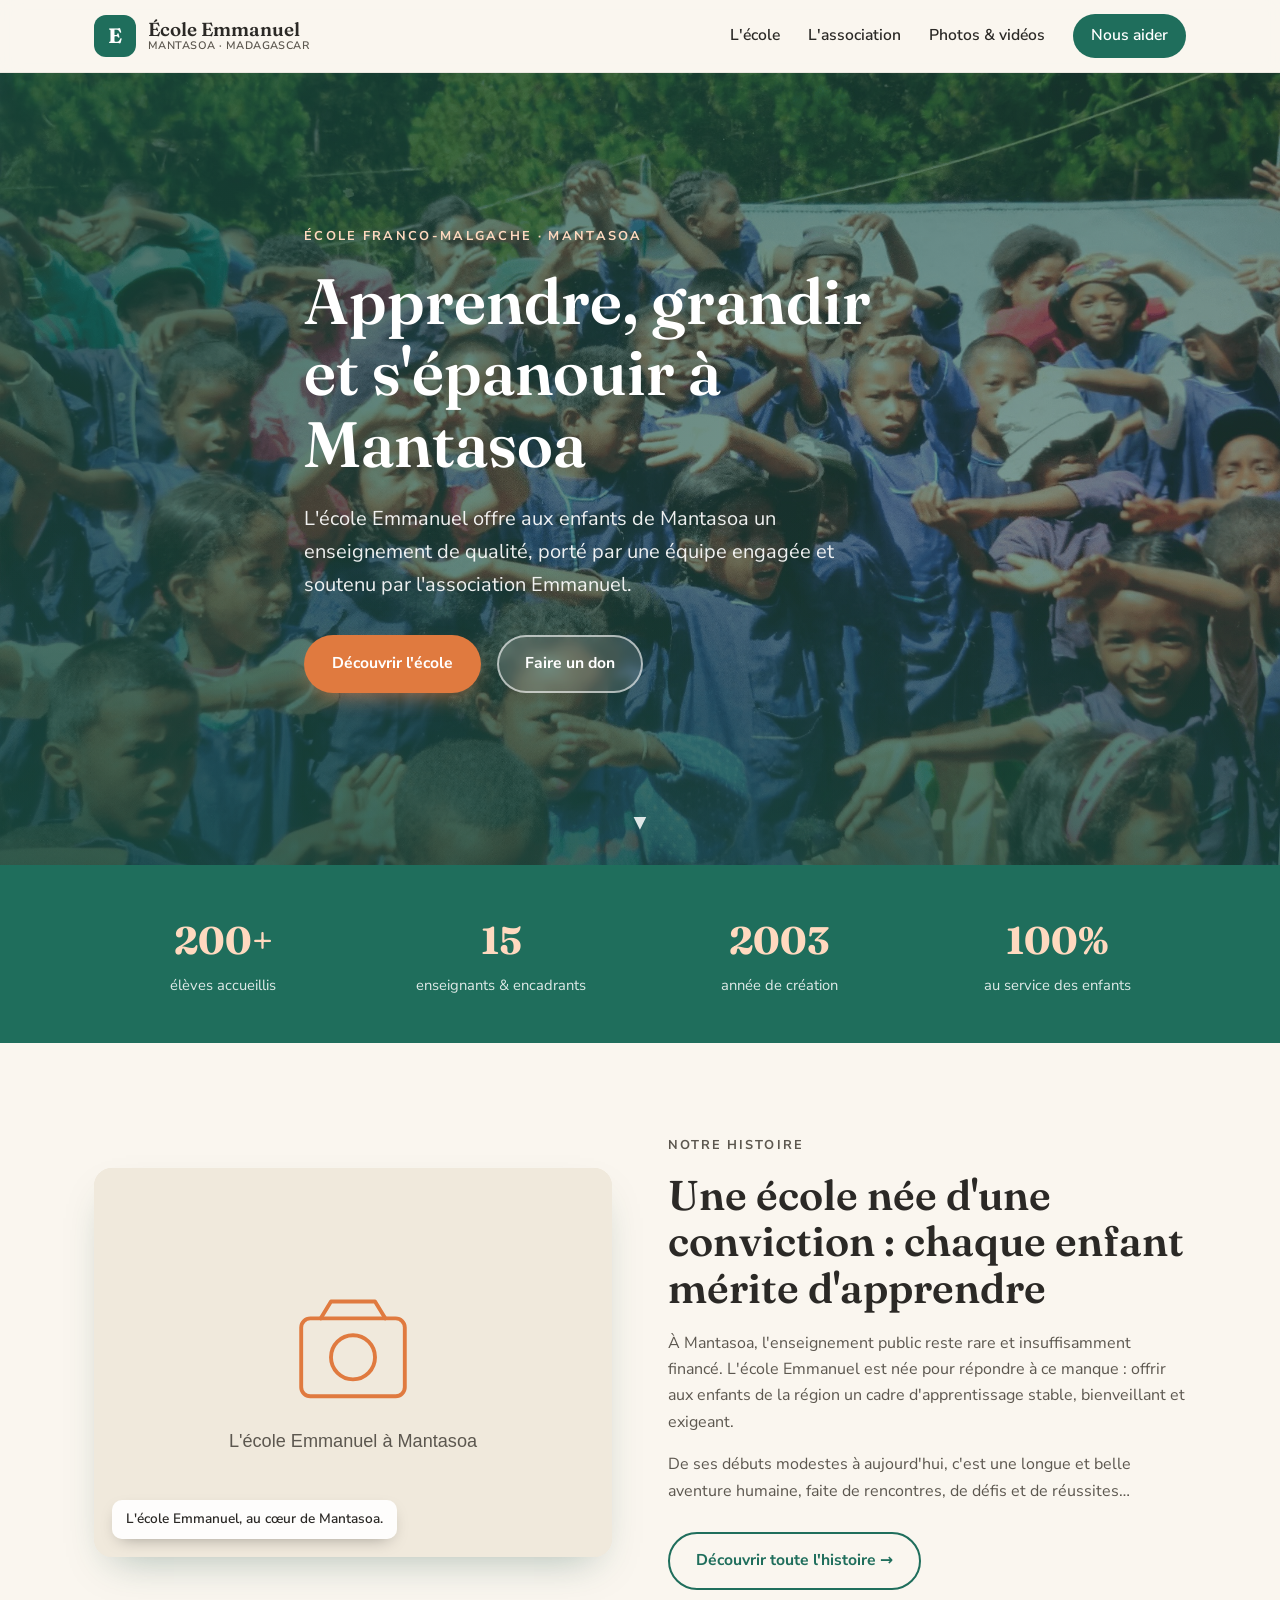
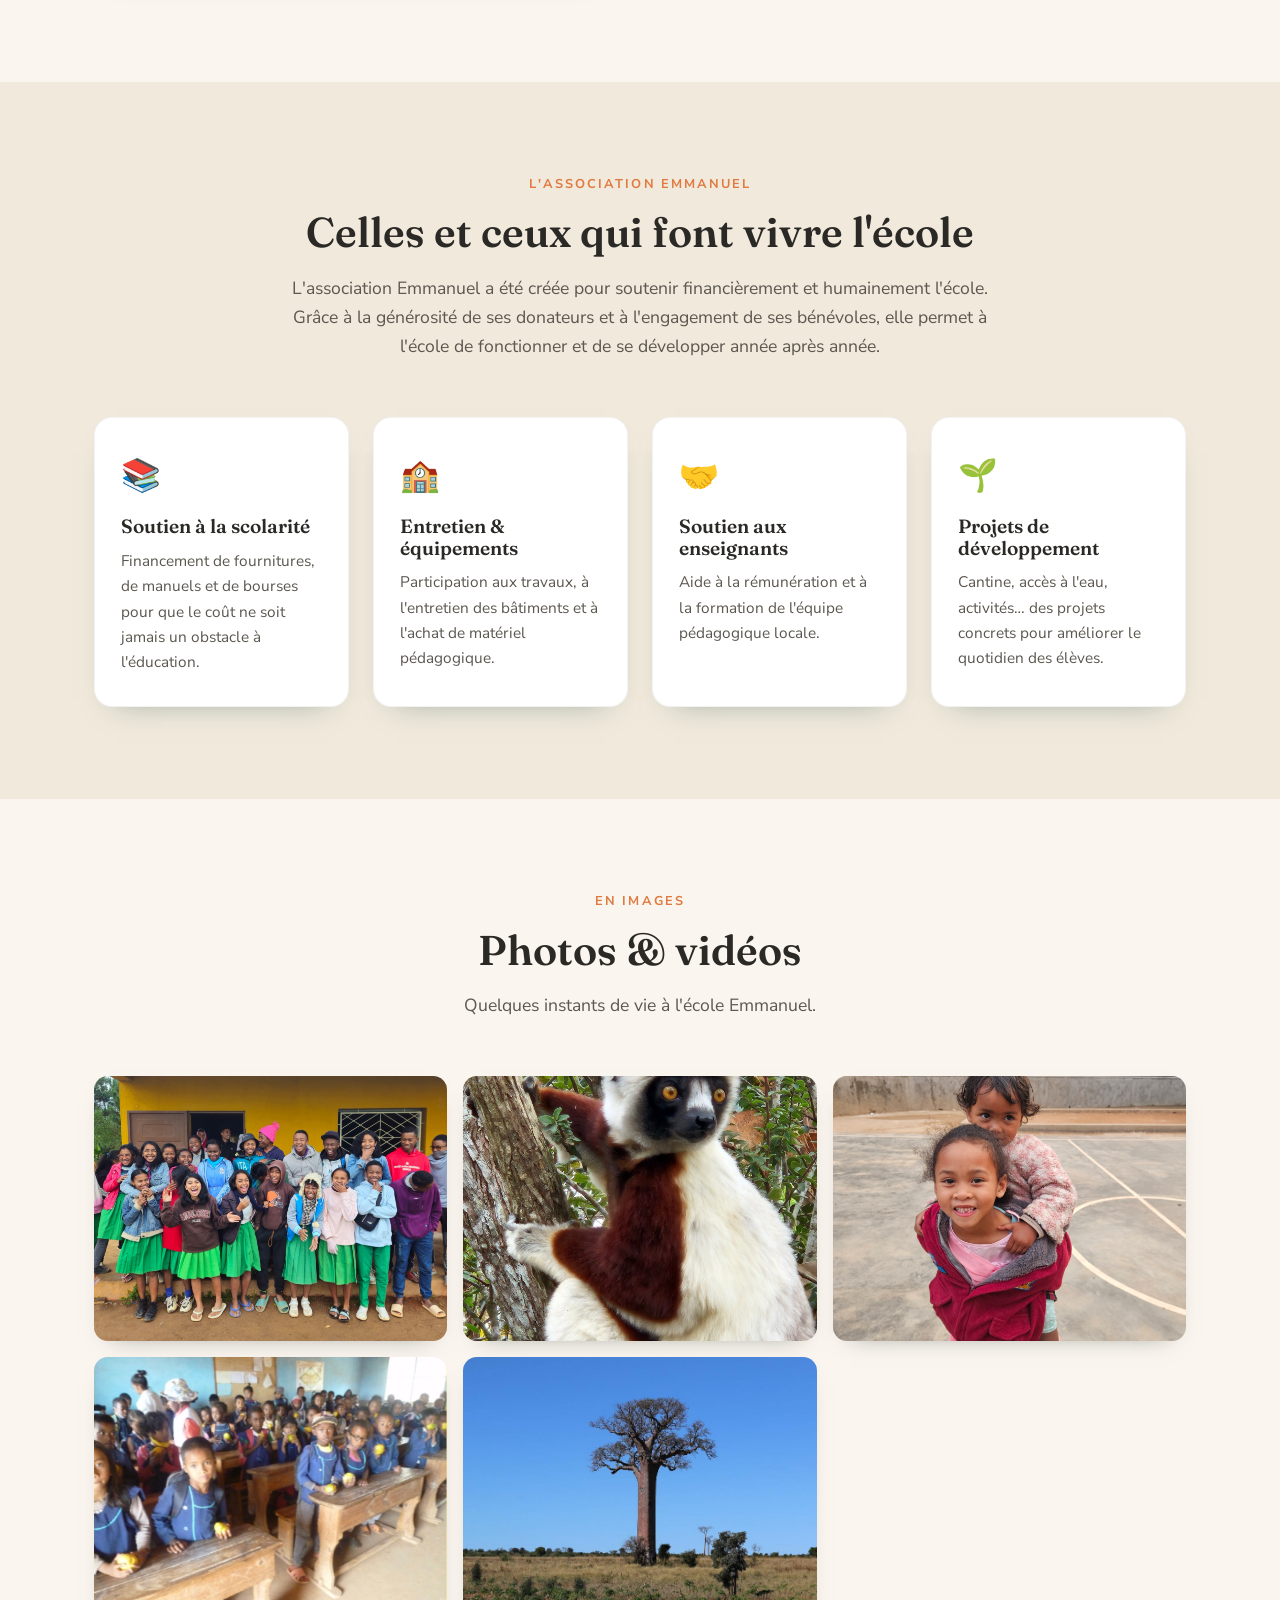
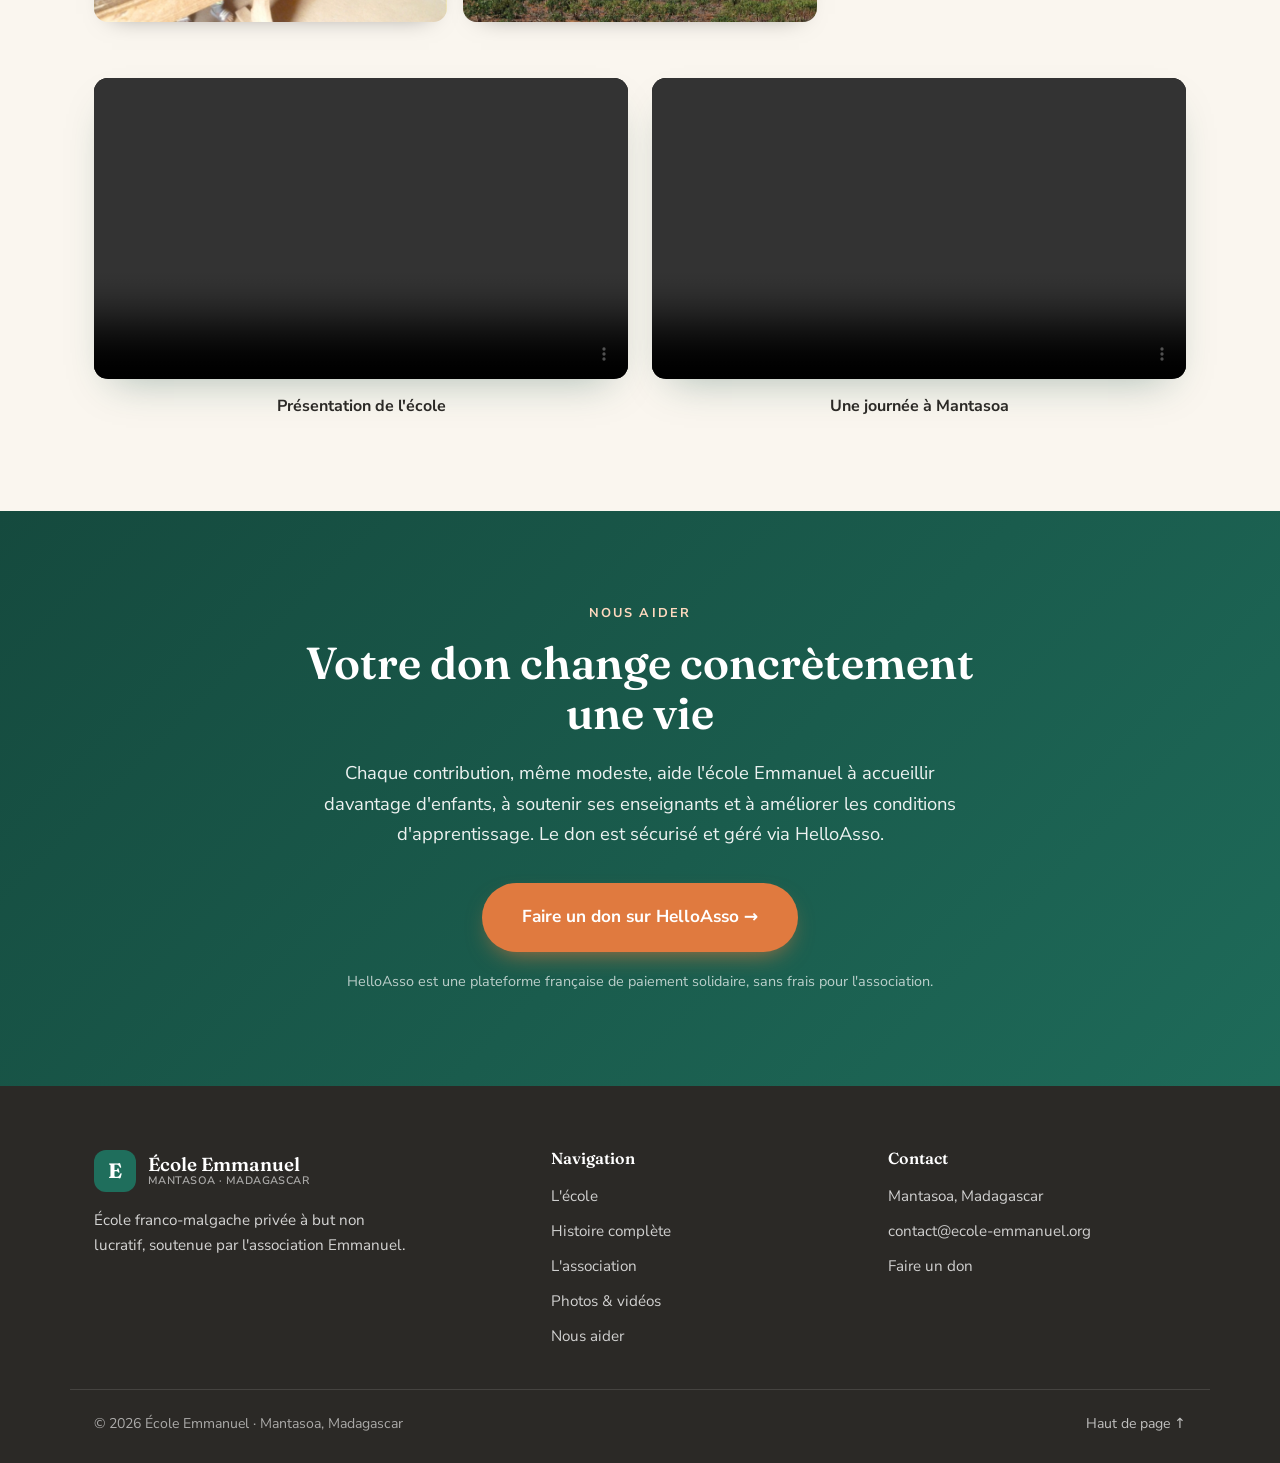
==== index.html @ cfc874c9 "Add site vitrine de l'école Emmanuel Site statique (HTML/CSS/JS, sans build) pour l'école franco-mal" ====
<!DOCTYPE html>
<html lang="fr">
<head>
  <meta charset="UTF-8" />
  <meta name="viewport" content="width=device-width, initial-scale=1.0" />
  <title>École Emmanuel — Mantasoa, Madagascar</title>
  <meta name="description" content="L'école Emmanuel, école franco-malgache à Mantasoa (Madagascar). Découvrez son histoire, l'association qui la soutient, et comment nous aider." />

  <!-- Réseaux sociaux / aperçu de lien (à compléter avec ta vraie image) -->
  <meta property="og:title" content="École Emmanuel — Mantasoa, Madagascar" />
  <meta property="og:description" content="Une école franco-malgache au cœur de Mantasoa. Histoire, association et soutien." />
  <meta property="og:type" content="website" />
  <meta property="og:image" content="assets/images/hero.jpg" />

  <link rel="icon" type="image/png" href="assets/images/favicon.png" />

  <!-- Polices Google (se chargent si connexion dispo, sinon polices système de secours) -->
  <link rel="preconnect" href="https://fonts.googleapis.com" />
  <link rel="preconnect" href="https://fonts.gstatic.com" crossorigin />
  <link href="https://fonts.googleapis.com/css2?family=Fraunces:opsz,wght@9..144,400;9..144,500;9..144,600;9..144,700&family=Nunito+Sans:wght@400;500;600;700&display=swap" rel="stylesheet" />

  <link rel="stylesheet" href="css/styles.css" />
</head>
<body>

  <!-- ====================== EN-TÊTE / NAVIGATION ====================== -->
  <header class="site-header" id="top">
    <div class="container header-inner">
      <a href="#accueil" class="brand">
        <span class="brand-mark">E</span>
        <span class="brand-text">École&nbsp;Emmanuel<small>Mantasoa · Madagascar</small></span>
      </a>

      <button class="nav-toggle" aria-label="Ouvrir le menu" aria-expanded="false">
        <span></span><span></span><span></span>
      </button>

      <nav class="site-nav">
        <a href="#ecole">L'école</a>
        <a href="#association">L'association</a>
        <a href="#galerie">Photos &amp; vidéos</a>
        <a href="#aider" class="nav-cta">Nous aider</a>
      </nav>
    </div>
  </header>

  <main>

    <!-- ====================== ACCUEIL / HERO ====================== -->
    <section class="hero" id="accueil">
      <div class="hero-overlay"></div>
      <div class="container hero-content reveal">
        <p class="hero-eyebrow">École franco-malgache · Mantasoa</p>
        <h1>Apprendre, grandir<br />et s'épanouir à Mantasoa</h1>
        <p class="hero-lead">
          L'école Emmanuel offre aux enfants de Mantasoa un enseignement de qualité,
          porté par une équipe engagée et soutenu par l'association Emmanuel.
        </p>
        <div class="hero-actions">
          <a href="#ecole" class="btn btn-primary">Découvrir l'école</a>
          <a href="#aider" class="btn btn-ghost">Faire un don</a>
        </div>
      </div>
      <a href="#ecole" class="scroll-cue" aria-label="Défiler vers le bas">▾</a>
    </section>

    <!-- ====================== CHIFFRES CLÉS ====================== -->
    <section class="stats">
      <div class="container stats-grid reveal">
        <!-- MODIFIABLE : remplace les chiffres et libellés -->
        <div class="stat"><span class="stat-num">200+</span><span class="stat-label">élèves accueillis</span></div>
        <div class="stat"><span class="stat-num">15</span><span class="stat-label">enseignants &amp; encadrants</span></div>
        <div class="stat"><span class="stat-num">2003</span><span class="stat-label">année de création</span></div>
        <div class="stat"><span class="stat-num">100%</span><span class="stat-label">au service des enfants</span></div>
      </div>
    </section>

    <!-- ====================== L'ÉCOLE (histoire brève) ====================== -->
    <section class="section" id="ecole">
      <div class="container split">
        <div class="split-media reveal">
          <!-- MODIFIABLE : remplace par une vraie photo de l'école -->
          <img src="assets/images/ecole.jpg" alt="L'école Emmanuel à Mantasoa" loading="lazy" />
          <div class="media-caption">L'école Emmanuel, au cœur de Mantasoa.</div>
        </div>
        <div class="split-text reveal">
          <p class="eyebrow">Notre histoire</p>
          <h2>Une école née d'une conviction&nbsp;: chaque enfant mérite d'apprendre</h2>
          <!-- MODIFIABLE : AVANT-GOÛT de l'histoire (2-3 phrases qui donnent envie).
               L'histoire complète, longue et illustrée, est dans histoire.html -->
          <p>
            À Mantasoa, l'enseignement public reste rare et insuffisamment financé.
            L'école Emmanuel est née pour répondre à ce manque&nbsp;: offrir aux enfants
            de la région un cadre d'apprentissage stable, bienveillant et exigeant.
          </p>
          <p>
            De ses débuts modestes à aujourd'hui, c'est une longue et belle aventure
            humaine, faite de rencontres, de défis et de réussites…
          </p>
          <a href="histoire.html" class="btn btn-outline">Découvrir toute l'histoire →</a>
        </div>
      </div>
    </section>

    <!-- ====================== L'ASSOCIATION ====================== -->
    <section class="section section-alt" id="association">
      <div class="container">
        <div class="section-head reveal">
          <p class="eyebrow">L'association Emmanuel</p>
          <h2>Celles et ceux qui font vivre l'école</h2>
          <p class="section-intro">
            <!-- MODIFIABLE : origine de l'association en 2-3 phrases -->
            L'association Emmanuel a été créée pour soutenir financièrement et humainement
            l'école. Grâce à la générosité de ses donateurs et à l'engagement de ses bénévoles,
            elle permet à l'école de fonctionner et de se développer année après année.
          </p>
        </div>

        <div class="cards reveal">
          <!-- MODIFIABLE : les actions concrètes de l'asso (ajoute/retire des cartes) -->
          <article class="card">
            <div class="card-icon">📚</div>
            <h3>Soutien à la scolarité</h3>
            <p>Financement de fournitures, de manuels et de bourses pour que le coût ne soit jamais un obstacle à l'éducation.</p>
          </article>
          <article class="card">
            <div class="card-icon">🏫</div>
            <h3>Entretien &amp; équipements</h3>
            <p>Participation aux travaux, à l'entretien des bâtiments et à l'achat de matériel pédagogique.</p>
          </article>
          <article class="card">
            <div class="card-icon">🤝</div>
            <h3>Soutien aux enseignants</h3>
            <p>Aide à la rémunération et à la formation de l'équipe pédagogique locale.</p>
          </article>
          <article class="card">
            <div class="card-icon">🌱</div>
            <h3>Projets de développement</h3>
            <p>Cantine, accès à l'eau, activités… des projets concrets pour améliorer le quotidien des élèves.</p>
          </article>
        </div>
      </div>
    </section>

    <!-- ====================== PHOTOS & VIDÉOS ====================== -->
    <section class="section" id="galerie">
      <div class="container">
        <div class="section-head reveal">
          <p class="eyebrow">En images</p>
          <h2>Photos &amp; vidéos</h2>
          <p class="section-intro">Quelques instants de vie à l'école Emmanuel.</p>
        </div>

        <!-- GALERIE PHOTOS : remplace les images par les tiennes -->
        <div class="gallery reveal">
          <a class="gallery-item" href="assets/images/galerie/photo1.jpg">
            <img src="assets/images/galerie/photo1.jpg" alt="Vie à l'école" loading="lazy" />
          </a>
          <a class="gallery-item" href="assets/images/galerie/photo2.jpg">
            <img src="assets/images/galerie/photo2.jpg" alt="Élèves en classe" loading="lazy" />
          </a>
          <a class="gallery-item" href="assets/images/galerie/photo3.jpg">
            <img src="assets/images/galerie/photo3.jpg" alt="Cour de récréation" loading="lazy" />
          </a>
          <a class="gallery-item" href="assets/images/galerie/photo4.jpg">
            <img src="assets/images/galerie/photo4.jpg" alt="Activité pédagogique" loading="lazy" />
          </a>
          <a class="gallery-item" href="assets/images/galerie/photo5.jpg">
            <img src="assets/images/galerie/photo5.jpg" alt="Bâtiment de l'école" loading="lazy" />
          </a>
        </div>

        <!-- VIDÉOS hébergées sur le site (lecteur intégré).
             Pour changer une vidéo : remplace le fichier .mp4 dans assets/images/galerie/.
             preload="metadata" = la vidéo n'est PAS téléchargée tant qu'on ne clique pas,
             mais la 1re image s'affiche en aperçu. -->
        <div class="videos reveal">
          <div class="video-card">
            <video class="video-player" controls preload="metadata" playsinline>
              <source src="assets/images/galerie/video1.mp4" type="video/mp4" />
              Votre navigateur ne peut pas lire cette vidéo.
            </video>
            <p class="video-title">Présentation de l'école</p>
          </div>
          <div class="video-card">
            <video class="video-player" controls preload="metadata" playsinline>
              <source src="assets/images/galerie/video2.mp4" type="video/mp4" />
              Votre navigateur ne peut pas lire cette vidéo.
            </video>
            <p class="video-title">Une journée à Mantasoa</p>
          </div>
        </div>
      </div>
    </section>

    <!-- ====================== NOUS AIDER ====================== -->
    <section class="section help" id="aider">
      <div class="container help-inner reveal">
        <p class="eyebrow eyebrow-light">Nous aider</p>
        <h2>Votre don change concrètement une vie</h2>
        <p class="help-lead">
          Chaque contribution, même modeste, aide l'école Emmanuel à accueillir davantage
          d'enfants, à soutenir ses enseignants et à améliorer les conditions d'apprentissage.
          Le don est sécurisé et géré via HelloAsso.
        </p>
        <!-- MODIFIABLE : remplace le href par ton vrai lien HelloAsso -->
        <a href="https://www.helloasso.com/" target="_blank" rel="noopener" class="btn btn-primary btn-lg">
          Faire un don sur HelloAsso →
        </a>
        <p class="help-note">HelloAsso est une plateforme française de paiement solidaire, sans frais pour l'association.</p>
      </div>
    </section>

  </main>

  <!-- ====================== PIED DE PAGE ====================== -->
  <footer class="site-footer">
    <div class="container footer-grid">
      <div>
        <div class="brand brand-footer">
          <span class="brand-mark">E</span>
          <span class="brand-text">École Emmanuel<small>Mantasoa · Madagascar</small></span>
        </div>
        <p class="footer-about">École franco-malgache privée à but non lucratif, soutenue par l'association Emmanuel.</p>
      </div>
      <div>
        <h4>Navigation</h4>
        <ul class="footer-links">
          <li><a href="#ecole">L'école</a></li>
          <li><a href="histoire.html">Histoire complète</a></li>
          <li><a href="#association">L'association</a></li>
          <li><a href="#galerie">Photos &amp; vidéos</a></li>
          <li><a href="#aider">Nous aider</a></li>
        </ul>
      </div>
      <div>
        <h4>Contact</h4>
        <!-- MODIFIABLE : coordonnées réelles -->
        <ul class="footer-links">
          <li>Mantasoa, Madagascar</li>
          <li><a href="mailto:contact@ecole-emmanuel.org">contact@ecole-emmanuel.org</a></li>
          <li><a href="https://www.helloasso.com/" target="_blank" rel="noopener">Faire un don</a></li>
        </ul>
      </div>
    </div>
    <div class="container footer-bottom">
      <p>© <span id="year"></span> École Emmanuel · Mantasoa, Madagascar</p>
      <a href="#top" class="back-top">Haut de page ↑</a>
    </div>
  </footer>

  <!-- Lightbox photos -->
  <div class="lightbox" id="lightbox" aria-hidden="true">
    <button class="lightbox-close" aria-label="Fermer">✕</button>
    <img src="" alt="" id="lightbox-img" />
  </div>

  <script src="js/main.js"></script>
</body>
</html>
---- css/styles.css ----
/* =========================================================
   École Emmanuel — Feuille de style
   Palette et réglages principaux regroupés ci-dessous :
   tu peux changer les couleurs en un seul endroit.
   ========================================================= */

:root {
  --green:        #1f6e5c;   /* couleur principale */
  --green-dark:   #154a3e;
  --terracotta:   #e07a3f;   /* couleur d'accent (chaleur, soleil) */
  --terracotta-d: #c5632c;
  --cream:        #faf6ef;   /* fond clair */
  --sand:         #f0e9dc;   /* fond alterné */
  --ink:          #2b2926;   /* texte */
  --ink-soft:     #5c574f;   /* texte secondaire */
  --white:        #ffffff;
  --shadow:       0 18px 40px -18px rgba(21, 74, 62, .35);
  --radius:       18px;
  --maxw:         1140px;
  --serif:        "Fraunces", Georgia, "Times New Roman", serif;
  --sans:         "Nunito Sans", system-ui, -apple-system, "Segoe UI", sans-serif;
}

/* ---------- Base ---------- */
* { box-sizing: border-box; margin: 0; padding: 0; }
html { scroll-behavior: smooth; scroll-padding-top: 84px; }
body {
  font-family: var(--sans);
  color: var(--ink);
  background: var(--cream);
  line-height: 1.65;
  -webkit-font-smoothing: antialiased;
}
img { max-width: 100%; display: block; }
a { color: var(--green); text-decoration: none; }
h1, h2, h3, h4 { font-family: var(--serif); line-height: 1.12; font-weight: 600; color: var(--ink); }
.container { width: 100%; max-width: var(--maxw); margin: 0 auto; padding: 0 24px; }

/* ---------- Boutons ---------- */
.btn {
  display: inline-block;
  padding: 14px 26px;
  border-radius: 999px;
  font-weight: 700;
  font-size: .98rem;
  cursor: pointer;
  border: 2px solid transparent;
  transition: transform .18s ease, box-shadow .18s ease, background .18s ease, color .18s ease;
}
.btn:hover { transform: translateY(-2px); }
.btn-primary { background: var(--terracotta); color: #fff; box-shadow: 0 10px 24px -10px rgba(224,122,63,.8); }
.btn-primary:hover { background: var(--terracotta-d); }
.btn-ghost { background: rgba(255,255,255,.14); color: #fff; border-color: rgba(255,255,255,.6); backdrop-filter: blur(4px); }
.btn-ghost:hover { background: rgba(255,255,255,.25); }
.btn-outline { background: transparent; color: var(--green); border-color: var(--green); }
.btn-outline:hover { background: var(--green); color: #fff; }
.btn-lg { padding: 18px 38px; font-size: 1.08rem; }

/* ---------- En-tête ---------- */
.site-header {
  position: sticky; top: 0; z-index: 50;
  background: rgba(250,246,239,.85);
  backdrop-filter: blur(10px);
  border-bottom: 1px solid rgba(43,41,38,.07);
  transition: box-shadow .25s ease;
}
.site-header.scrolled { box-shadow: 0 6px 24px -16px rgba(0,0,0,.4); }
.header-inner { display: flex; align-items: center; justify-content: space-between; height: 72px; }
.brand { display: flex; align-items: center; gap: 12px; color: var(--ink); }
.brand-mark {
  width: 42px; height: 42px; flex: 0 0 42px;
  display: grid; place-items: center;
  background: var(--green); color: #fff;
  font-family: var(--serif); font-weight: 700; font-size: 1.3rem;
  border-radius: 12px;
}
.brand-text { font-family: var(--serif); font-weight: 600; font-size: 1.18rem; line-height: 1.05; display: flex; flex-direction: column; }
.brand-text small { font-family: var(--sans); font-weight: 600; font-size: .68rem; letter-spacing: .04em; text-transform: uppercase; color: var(--ink-soft); }

.site-nav { display: flex; align-items: center; gap: 28px; }
.site-nav a { color: var(--ink); font-weight: 600; font-size: .98rem; position: relative; }
.site-nav a:not(.nav-cta)::after {
  content: ""; position: absolute; left: 0; bottom: -6px; height: 2px; width: 0;
  background: var(--terracotta); transition: width .22s ease;
}
.site-nav a:not(.nav-cta):hover::after { width: 100%; }
.nav-cta { background: var(--green); color: #fff !important; padding: 9px 18px; border-radius: 999px; }
.nav-cta:hover { background: var(--green-dark); }

.nav-toggle { display: none; flex-direction: column; gap: 5px; background: none; border: 0; cursor: pointer; padding: 8px; }
.nav-toggle span { width: 26px; height: 2px; background: var(--ink); border-radius: 2px; transition: .25s; }

/* ---------- Hero ---------- */
.hero {
  position: relative;
  min-height: 88vh;
  display: flex; align-items: center;
  color: #fff;
  background:
    linear-gradient(120deg, rgba(21,74,62,.78), rgba(21,74,62,.45)),
    url("../assets/images/hero.jpg") center/cover no-repeat,
    linear-gradient(120deg, var(--green-dark), var(--green));
  background-blend-mode: normal;
}
.hero-overlay { position: absolute; inset: 0; background: linear-gradient(to top, rgba(21,74,62,.55), transparent 45%); }
.hero-content { position: relative; max-width: 720px; padding-top: 40px; padding-bottom: 60px; }
.hero-eyebrow { text-transform: uppercase; letter-spacing: .18em; font-size: .8rem; font-weight: 700; color: #ffd9bf; margin-bottom: 18px; }
.hero h1 { font-size: clamp(2.4rem, 5.5vw, 4rem); color: #fff; margin-bottom: 22px; }
.hero-lead { font-size: clamp(1.05rem, 2vw, 1.25rem); max-width: 600px; color: rgba(255,255,255,.92); margin-bottom: 34px; }
.hero-actions { display: flex; gap: 16px; flex-wrap: wrap; }
.scroll-cue {
  position: absolute; left: 50%; bottom: 22px; transform: translateX(-50%);
  color: rgba(255,255,255,.85); font-size: 1.6rem; text-decoration: none;
  animation: bob 1.8s ease-in-out infinite;
}
@keyframes bob { 0%,100% { transform: translate(-50%,0); } 50% { transform: translate(-50%,8px); } }

/* ---------- Chiffres clés ---------- */
.stats { background: var(--green); color: #fff; }
.stats-grid { display: grid; grid-template-columns: repeat(4, 1fr); gap: 20px; padding: 44px 24px; }
.stat { text-align: center; }
.stat-num { display: block; font-family: var(--serif); font-size: 2.4rem; font-weight: 700; color: #ffd9bf; }
.stat-label { font-size: .92rem; color: rgba(255,255,255,.85); }

/* ---------- Sections génériques ---------- */
.section { padding: 92px 0; }
.section-alt { background: var(--sand); }
.eyebrow { text-transform: uppercase; letter-spacing: .16em; font-size: .8rem; font-weight: 700; color: var(--terracotta); margin-bottom: 14px; }
.eyebrow-light { color: #ffd9bf; }
.section h2 { font-size: clamp(1.8rem, 3.5vw, 2.6rem); margin-bottom: 18px; }
.section-head { max-width: 720px; margin: 0 auto 56px; text-align: center; }
.section-intro { color: var(--ink-soft); font-size: 1.1rem; }

/* ---------- Bloc texte + image ---------- */
.split { display: grid; grid-template-columns: 1fr 1fr; gap: 56px; align-items: center; }
.split-media { position: relative; }
.split-media img { border-radius: var(--radius); box-shadow: var(--shadow); aspect-ratio: 4/3; object-fit: cover; width: 100%; background: var(--sand); }
.media-caption {
  position: absolute; left: 18px; bottom: 18px;
  background: rgba(255,255,255,.92); color: var(--ink);
  padding: 8px 14px; border-radius: 10px; font-size: .85rem; font-weight: 600;
  box-shadow: 0 6px 18px -8px rgba(0,0,0,.4);
}
.split-text p { color: var(--ink-soft); margin-bottom: 16px; }
.split-text .btn { margin-top: 12px; }

/* ---------- Cartes (association) ---------- */
.cards { display: grid; grid-template-columns: repeat(4, 1fr); gap: 24px; }
.card {
  background: var(--white); border-radius: var(--radius); padding: 32px 26px;
  box-shadow: 0 14px 30px -22px rgba(21,74,62,.5);
  border: 1px solid rgba(43,41,38,.06);
  transition: transform .2s ease, box-shadow .2s ease;
}
.card:hover { transform: translateY(-6px); box-shadow: var(--shadow); }
.card-icon { font-size: 2rem; margin-bottom: 14px; }
.card h3 { font-size: 1.2rem; margin-bottom: 10px; }
.card p { color: var(--ink-soft); font-size: .96rem; }

/* ---------- Galerie ---------- */
.gallery { display: grid; grid-template-columns: repeat(3, 1fr); gap: 16px; margin-bottom: 56px; }
.gallery-item { overflow: hidden; border-radius: 14px; aspect-ratio: 4/3; background: var(--sand); box-shadow: 0 10px 24px -18px rgba(0,0,0,.5); }
.gallery-item img { width: 100%; height: 100%; object-fit: cover; transition: transform .4s ease; }
.gallery-item:hover img { transform: scale(1.07); }

/* ---------- Vidéos ---------- */
.videos { display: grid; grid-template-columns: repeat(2, 1fr); gap: 24px; }
.video-card { text-align: center; }
.video-player {
  width: 100%; aspect-ratio: 16/9; border-radius: 14px;
  background: #000; box-shadow: var(--shadow); object-fit: cover; display: block;
}
.video-title { margin-top: 14px; font-weight: 700; }

/* ---------- Nous aider ---------- */
.help {
  background:
    linear-gradient(135deg, rgba(21,74,62,.94), rgba(31,110,92,.9)),
    url("../assets/images/help.jpg") center/cover no-repeat,
    var(--green-dark);
  color: #fff; text-align: center;
}
.help-inner { max-width: 720px; margin: 0 auto; }
.help h2 { color: #fff; font-size: clamp(2rem, 4vw, 2.8rem); margin-bottom: 20px; }
.help-lead { font-size: 1.15rem; color: rgba(255,255,255,.92); margin-bottom: 34px; }
.help-note { margin-top: 18px; font-size: .9rem; color: rgba(255,255,255,.7); }

/* ---------- Pied de page ---------- */
.site-footer { background: var(--ink); color: rgba(255,255,255,.8); padding: 64px 0 28px; }
.footer-grid { display: grid; grid-template-columns: 1.4fr 1fr 1fr; gap: 40px; padding-bottom: 40px; border-bottom: 1px solid rgba(255,255,255,.12); }
.brand-footer { color: #fff; margin-bottom: 16px; }
.brand-footer .brand-text { color: #fff; }
.brand-footer .brand-text small { color: rgba(255,255,255,.6); }
.footer-about { font-size: .95rem; max-width: 320px; }
.site-footer h4 { color: #fff; font-size: 1rem; margin-bottom: 16px; }
.footer-links { list-style: none; display: flex; flex-direction: column; gap: 10px; }
.footer-links a, .footer-links li { color: rgba(255,255,255,.78); font-size: .95rem; }
.footer-links a:hover { color: var(--terracotta); }
.footer-bottom { display: flex; justify-content: space-between; align-items: center; padding-top: 22px; font-size: .88rem; color: rgba(255,255,255,.6); flex-wrap: wrap; gap: 10px; }
.back-top { color: rgba(255,255,255,.7); }
.back-top:hover { color: var(--terracotta); }

/* ---------- Lightbox ---------- */
.lightbox {
  position: fixed; inset: 0; z-index: 100;
  background: rgba(15,30,26,.92);
  display: none; align-items: center; justify-content: center; padding: 30px;
}
.lightbox.open { display: flex; }
.lightbox img { max-width: 92vw; max-height: 86vh; border-radius: 10px; box-shadow: 0 30px 60px -20px rgba(0,0,0,.8); }
.lightbox-close { position: absolute; top: 24px; right: 28px; background: none; border: 0; color: #fff; font-size: 2rem; cursor: pointer; line-height: 1; }

/* ---------- Animations au défilement ---------- */
.reveal { opacity: 0; transform: translateY(28px); transition: opacity .7s ease, transform .7s ease; }
.reveal.visible { opacity: 1; transform: none; }

/* ---------- Responsive ---------- */
@media (max-width: 900px) {
  .stats-grid { grid-template-columns: repeat(2, 1fr); gap: 30px; }
  .cards { grid-template-columns: repeat(2, 1fr); }
  .split { grid-template-columns: 1fr; gap: 36px; }
  .footer-grid { grid-template-columns: 1fr 1fr; }
}
@media (max-width: 680px) {
  .nav-toggle { display: flex; }
  .site-nav {
    position: fixed; inset: 72px 0 auto 0;
    background: var(--cream); flex-direction: column; align-items: stretch;
    gap: 0; padding: 12px 0; border-bottom: 1px solid rgba(0,0,0,.08);
    transform: translateY(-120%); transition: transform .3s ease; box-shadow: var(--shadow);
  }
  .site-nav.open { transform: translateY(0); }
  .site-nav a { padding: 14px 24px; }
  .nav-cta { margin: 8px 24px; text-align: center; }
  .nav-toggle.open span:nth-child(1) { transform: translateY(7px) rotate(45deg); }
  .nav-toggle.open span:nth-child(2) { opacity: 0; }
  .nav-toggle.open span:nth-child(3) { transform: translateY(-7px) rotate(-45deg); }
  .gallery { grid-template-columns: repeat(2, 1fr); }
  .videos { grid-template-columns: 1fr; }
  .footer-grid { grid-template-columns: 1fr; }
  .section { padding: 64px 0; }
}
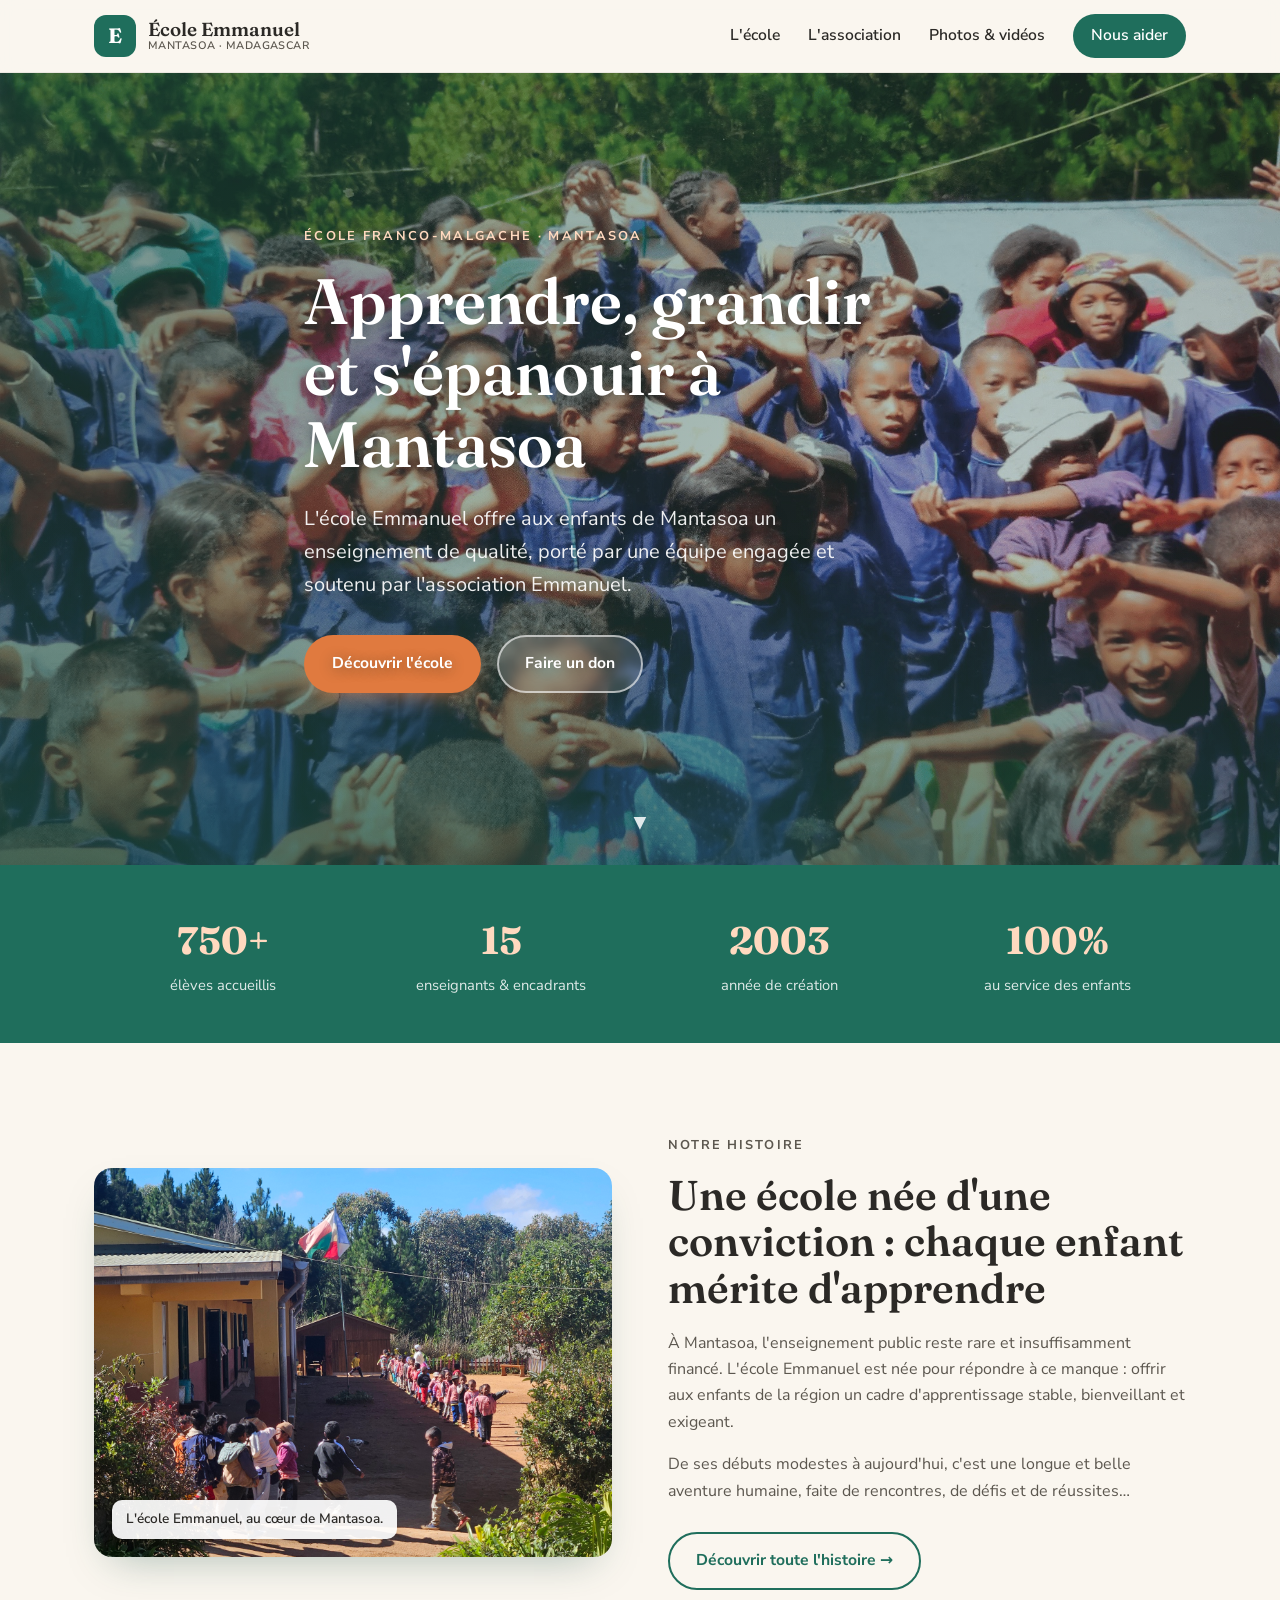
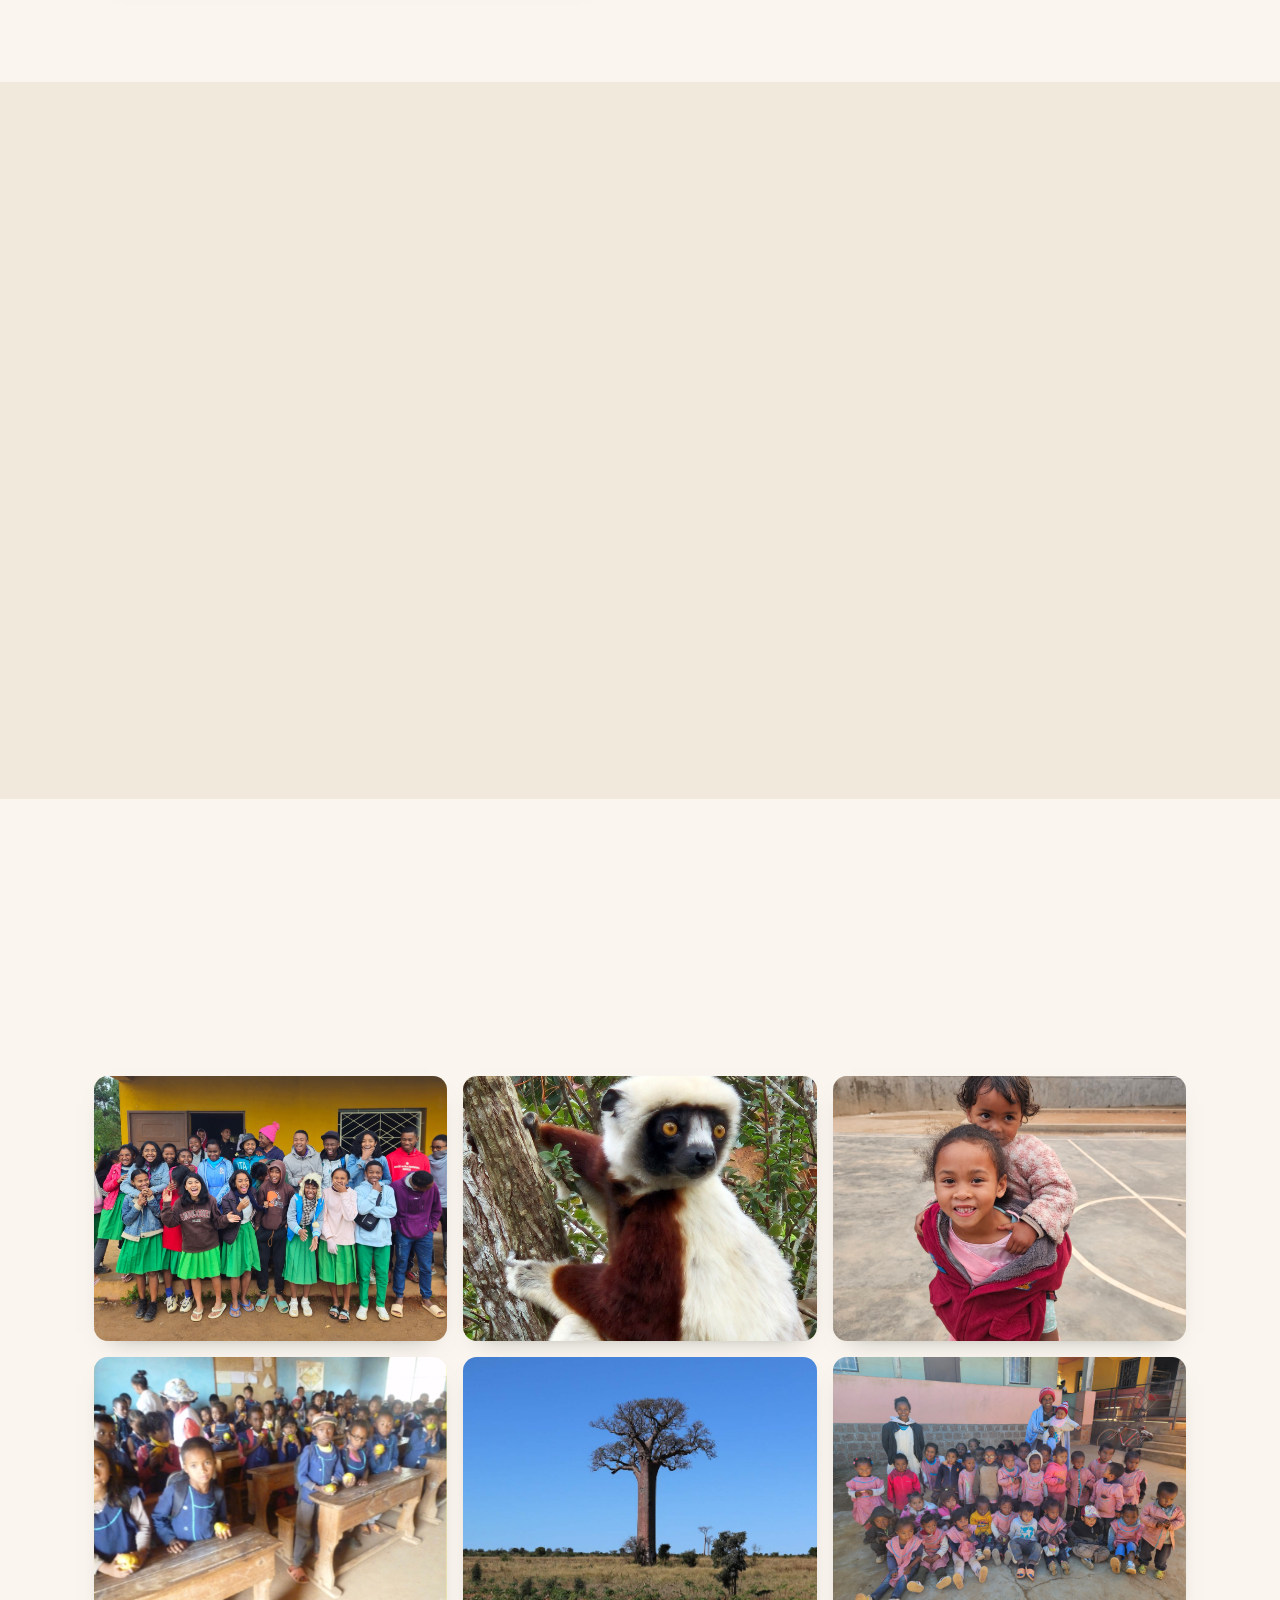
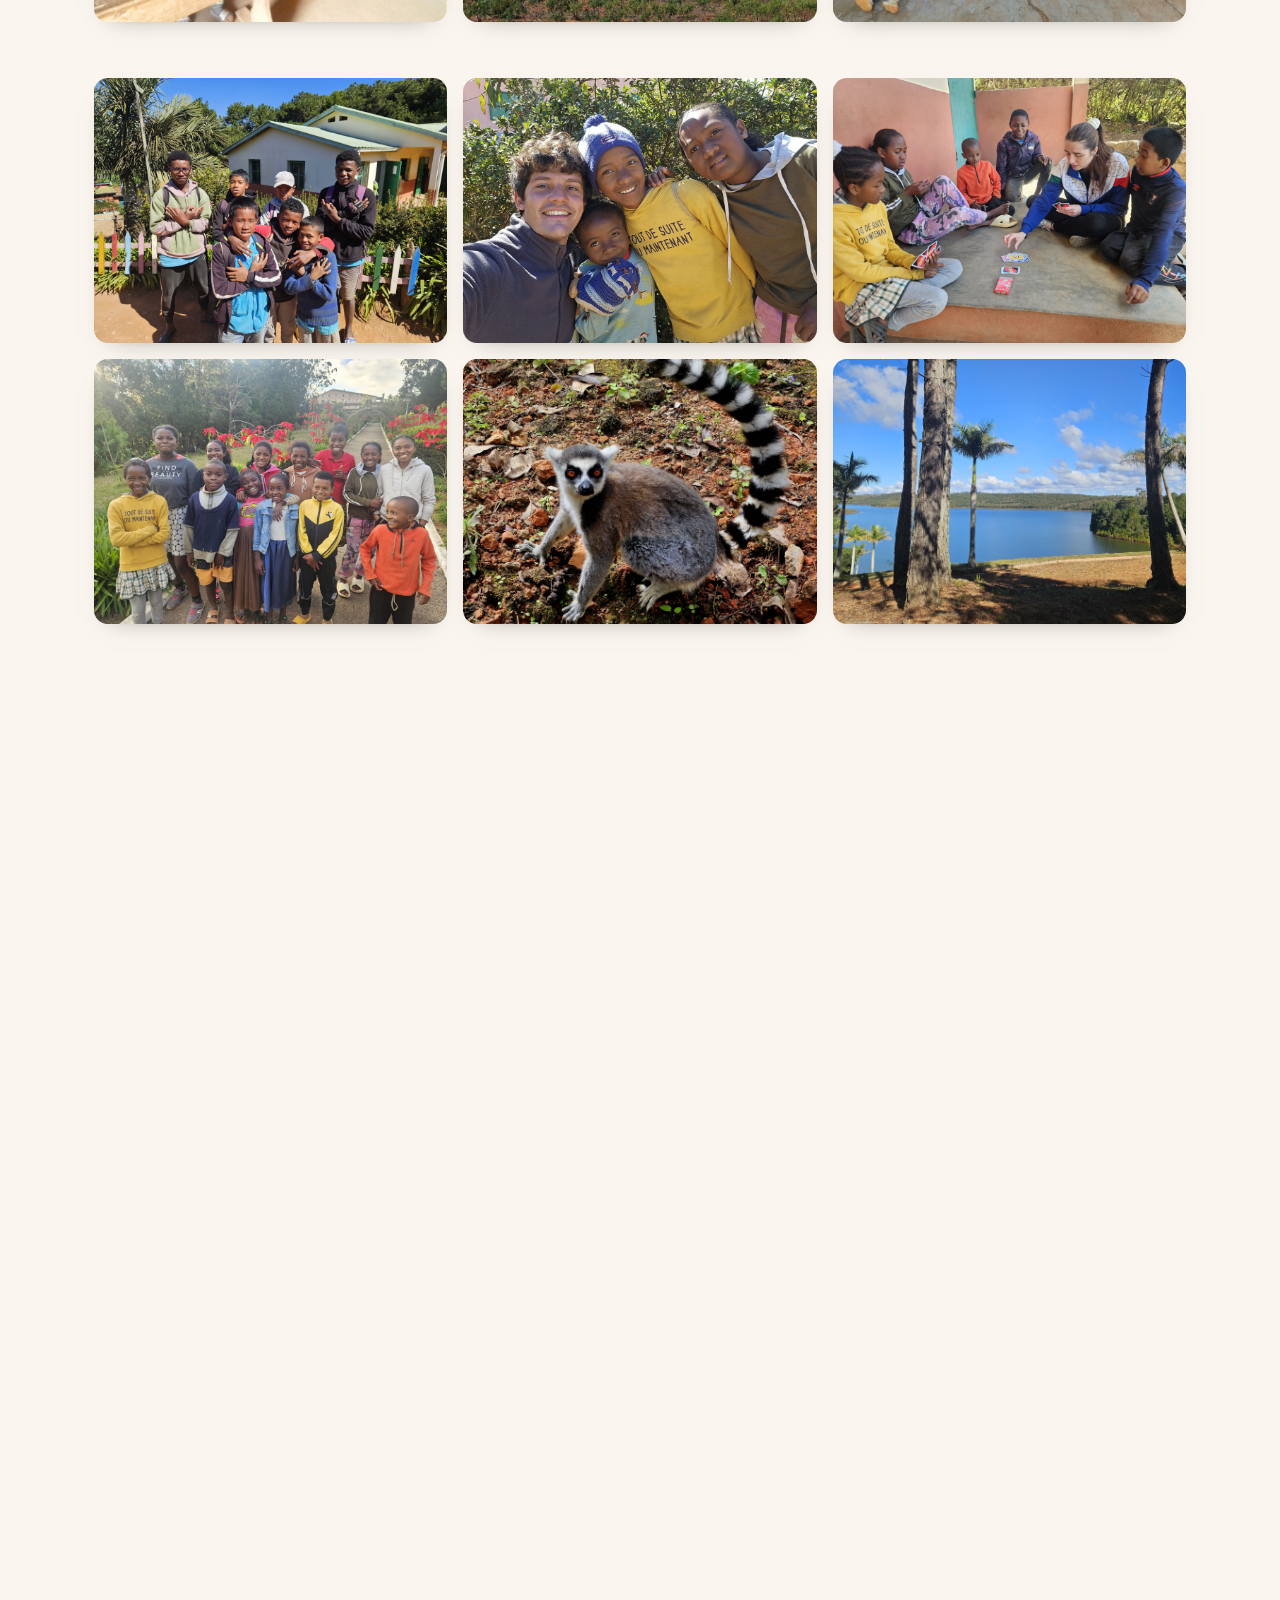
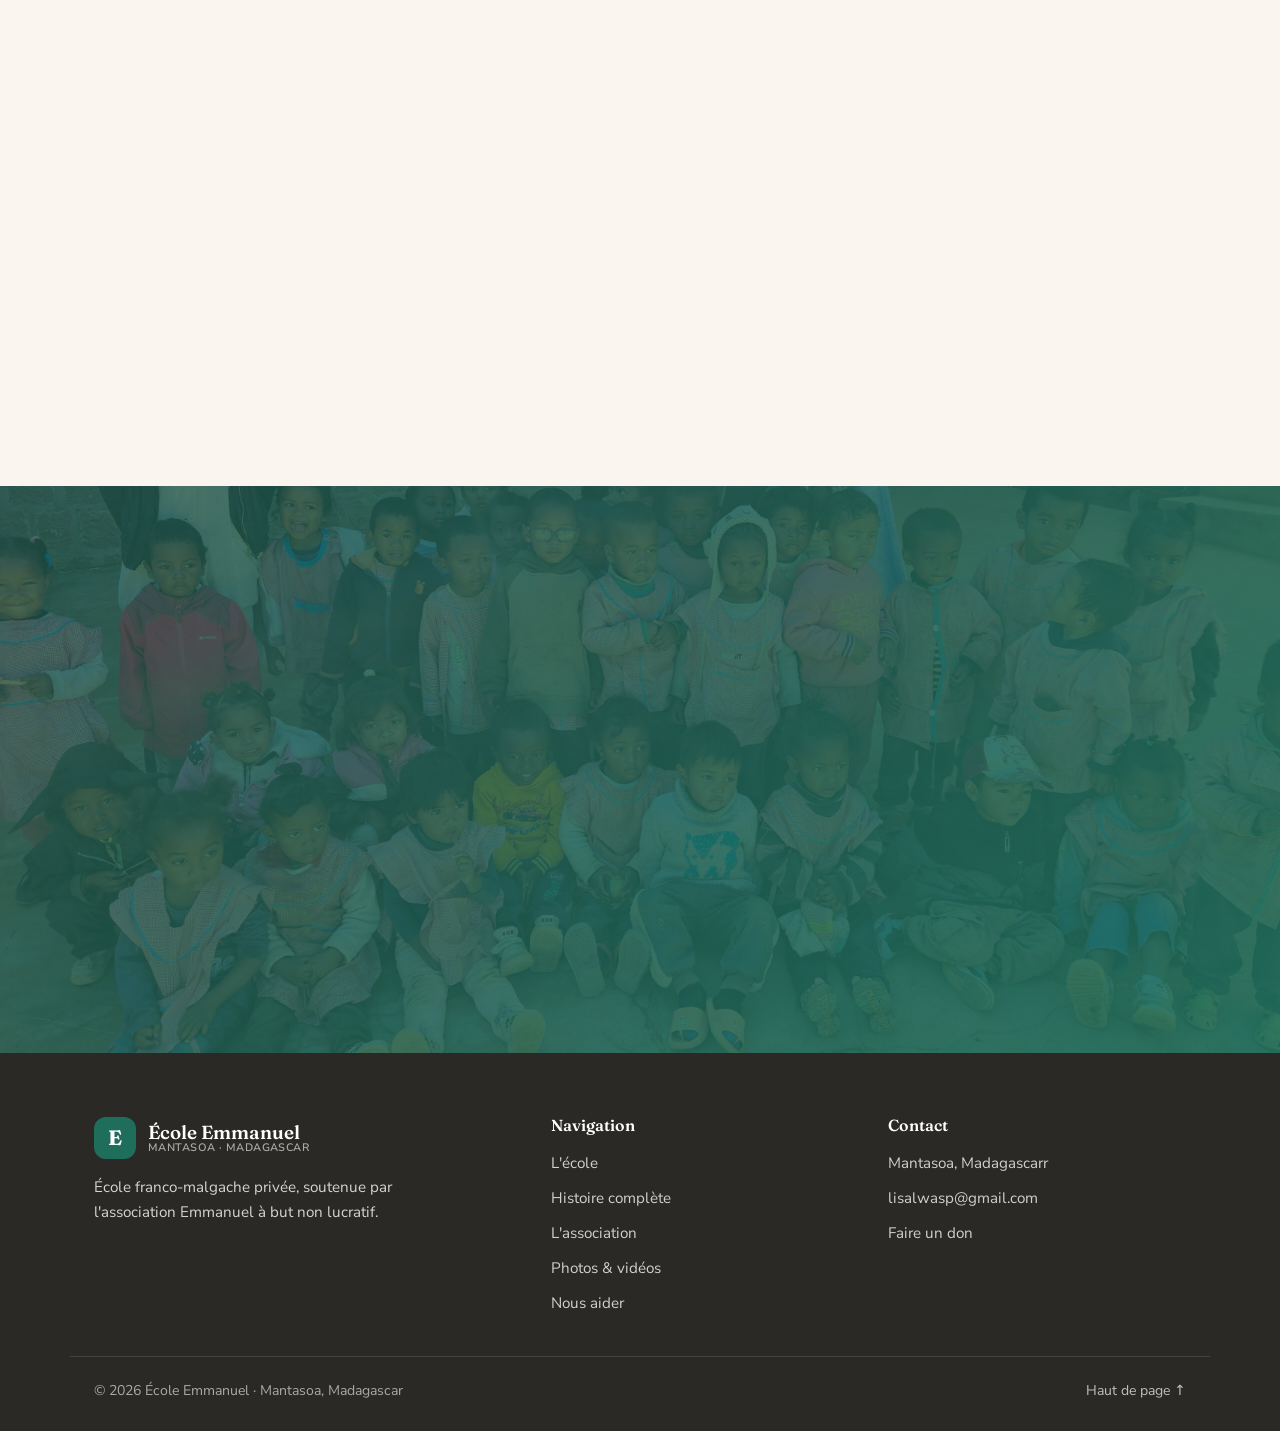
==== commit af8dec8e: "init git" ====
--- a/index.html
+++ b/index.html
@@ -57,8 +57,9 @@
           porté par une équipe engagée et soutenu par l'association Emmanuel.
         </p>
         <div class="hero-actions">
-          <a href="#ecole" class="btn btn-primary">Découvrir l'école</a>
-          <a href="#aider" class="btn btn-ghost">Faire un don</a>
+          <a href="histoire.html" class="btn btn-primary">Découvrir l'école</a>
+          <!-- <a href="#aider" class="btn btn-ghost">Faire un don</a> -->
+          <a href="https://www.helloasso.com/associations/association-emmanuel/formulaires/1" target="_blank" class="btn btn-ghost" rel="noopener">Faire un don</a>
         </div>
       </div>
       <a href="#ecole" class="scroll-cue" aria-label="Défiler vers le bas">▾</a>
@@ -68,7 +69,7 @@
     <section class="stats">
       <div class="container stats-grid reveal">
         <!-- MODIFIABLE : remplace les chiffres et libellés -->
-        <div class="stat"><span class="stat-num">200+</span><span class="stat-label">élèves accueillis</span></div>
+        <div class="stat"><span class="stat-num">750+</span><span class="stat-label">élèves accueillis</span></div>
         <div class="stat"><span class="stat-num">15</span><span class="stat-label">enseignants &amp; encadrants</span></div>
         <div class="stat"><span class="stat-num">2003</span><span class="stat-label">année de création</span></div>
         <div class="stat"><span class="stat-num">100%</span><span class="stat-label">au service des enfants</span></div>
@@ -168,6 +169,31 @@
           <a class="gallery-item" href="assets/images/galerie/photo5.jpg">
             <img src="assets/images/galerie/photo5.jpg" alt="Bâtiment de l'école" loading="lazy" />
           </a>
+          <a class="gallery-item" href="assets/images/galerie/photo6.jpg">
+            <img src="assets/images/galerie/photo6.jpg" alt="une classe" loading="lazy" />
+          </a>
+        </div>
+
+        <!-- GALERIE PHOTOS : remplace les images par les tiennes -->
+        <div class="gallery reveal">
+          <a class="gallery-item" href="assets/images/galerie/photo7.jpg">
+            <img src="assets/images/galerie/photo7.jpg" alt="Vie à l'école" loading="lazy" />
+          </a>
+          <a class="gallery-item" href="assets/images/galerie/photo8.jpg">
+            <img src="assets/images/galerie/photo8.jpg" alt="Élèves en classe" loading="lazy" />
+          </a>
+          <a class="gallery-item" href="assets/images/galerie/photo9.jpg">
+            <img src="assets/images/galerie/photo9.jpg" alt="Cour de récréation" loading="lazy" />
+          </a>
+          <a class="gallery-item" href="assets/images/galerie/photo10.jpg">
+            <img src="assets/images/galerie/photo10.jpg" alt="Activité pédagogique" loading="lazy" />
+          </a>
+          <a class="gallery-item" href="assets/images/galerie/photo11.jpg">
+            <img src="assets/images/galerie/photo11.jpg" alt="Bâtiment de l'école" loading="lazy" />
+          </a>
+          <a class="gallery-item" href="assets/images/galerie/photo12.jpg">
+            <img src="assets/images/galerie/photo12.jpg" alt="une classe" loading="lazy" />
+          </a>
         </div>
 
         <!-- VIDÉOS hébergées sur le site (lecteur intégré).
@@ -180,14 +206,28 @@
               <source src="assets/images/galerie/video1.mp4" type="video/mp4" />
               Votre navigateur ne peut pas lire cette vidéo.
             </video>
-            <p class="video-title">Présentation de l'école</p>
+            <p class="video-title">L'école</p>
           </div>
           <div class="video-card">
             <video class="video-player" controls preload="metadata" playsinline>
               <source src="assets/images/galerie/video2.mp4" type="video/mp4" />
               Votre navigateur ne peut pas lire cette vidéo.
             </video>
-            <p class="video-title">Une journée à Mantasoa</p>
+            <p class="video-title">Comme un lundi</p>
+          </div>
+          <div class="video-card">
+            <video class="video-player" controls preload="metadata" playsinline>
+              <source src="assets/images/galerie/video3.mp4" type="video/mp4" />
+              Votre navigateur ne peut pas lire cette vidéo.
+            </video>
+            <p class="video-title">Des petits comme des grands</p>
+          </div>
+          <div class="video-card">
+            <video class="video-player" controls preload="metadata" playsinline>
+              <source src="assets/images/galerie/video4.mp4" type="video/mp4" />
+              Votre navigateur ne peut pas lire cette vidéo.
+            </video>
+            <p class="video-title">Un peu de compétition !</p>
           </div>
         </div>
       </div>
@@ -204,9 +244,22 @@
           Le don est sécurisé et géré via HelloAsso.
         </p>
         <!-- MODIFIABLE : remplace le href par ton vrai lien HelloAsso -->
-        <a href="https://www.helloasso.com/" target="_blank" rel="noopener" class="btn btn-primary btn-lg">
+        <!-- <a href="https://www.helloasso.com/" target="_blank" rel="noopener" class="btn btn-primary btn-lg">
           Faire un don sur HelloAsso →
-        </a>
+        </a> -->
+        <button id="openHaOverlay" class="btn btn-primary btn-lg">Faire un don sur HelloAsso →</button>
+        <div id="haWidgetModal" style="position: fixed; inset: 0; display: none; align-items: center; justify-content: center; backdrop-filter: blur(15px) brightness(0.5); z-index: 2147483647;">
+          <button id="closeHaWidgetBtn" style="position: absolute; top: .5rem; right: 1.5rem; z-index: 2147483648; background: #EFEFF4; border: none; border-radius: 50%; width: 48px; height: 48px; display: flex; align-items: center; justify-content: center; cursor: pointer; box-shadow: 0 2px 8px rgba(0,0,0,0.08);">
+            <svg xmlns="http://www.w3.org/2000/svg" width="24" height="24" viewBox="0 0 24 24" fill="none" stroke="currentColor" stroke-width="2" stroke-linecap="round" stroke-linejoin="round"><line x1="18" y1="6" x2="6" y2="18"></line><line x1="6" y1="6" x2="18" y2="18"></line></svg>
+          </button>
+          <div class="modal-content" style="position: relative; width: 100%; max-width: 950px; height: 100%; overflow: hidden;">
+            <iframe
+              id="haWidget"
+              src="https://www.helloasso.com/associations/association-emmanuel/formulaires/1/widget?view=overlay"
+              style="width: 100%; height: 100%; border: none; border-radius: 8px;"
+            ></iframe>
+          </div>
+        </div>
         <p class="help-note">HelloAsso est une plateforme française de paiement solidaire, sans frais pour l'association.</p>
       </div>
     </section>
@@ -221,7 +274,7 @@
           <span class="brand-mark">E</span>
           <span class="brand-text">École Emmanuel<small>Mantasoa · Madagascar</small></span>
         </div>
-        <p class="footer-about">École franco-malgache privée à but non lucratif, soutenue par l'association Emmanuel.</p>
+        <p class="footer-about">École franco-malgache privée, soutenue par l'association Emmanuel à but non lucratif.</p>
       </div>
       <div>
         <h4>Navigation</h4>
@@ -237,9 +290,10 @@
         <h4>Contact</h4>
         <!-- MODIFIABLE : coordonnées réelles -->
         <ul class="footer-links">
-          <li>Mantasoa, Madagascar</li>
-          <li><a href="mailto:contact@ecole-emmanuel.org">contact@ecole-emmanuel.org</a></li>
-          <li><a href="https://www.helloasso.com/" target="_blank" rel="noopener">Faire un don</a></li>
+          <li>Mantasoa, Madagascarr</li>
+          <li><a href="mailto:lisalwasp@gmail.com">lisalwasp@gmail.com</a></li>
+          <li><a href="https://www.helloasso.com/associations/association-emmanuel/formulaires/1" target="_blank" rel="noopener">Faire un don</a></li>
+          <!-- <li><button id="openHaOverlay">Faire un don</button></li> -->
         </ul>
       </div>
     </div>
@@ -256,5 +310,34 @@
   </div>
 
   <script src="js/main.js"></script>
+  <script>document.addEventListener('DOMContentLoaded', () => {
+      const openBtn = document.getElementById('openHaOverlay');
+      const modal = document.getElementById('haWidgetModal');
+      const closeBtn = document.getElementById('closeHaWidgetBtn');
+      const body = document.body;
+
+      closeBtn.innerHTML = `<svg width="24" height="24" viewBox="0 0 24 24" fill="none">
+          <line x1="6" y1="6" x2="18" y2="18" stroke="#333" stroke-width="2" stroke-linecap="round" />
+          <line x1="18" y1="6" x2="6" y2="18" stroke="#333" stroke-width="2" stroke-linecap="round" />
+        </svg>`;
+
+      openBtn.addEventListener('click', () => {
+        modal.classList.add('open');
+        modal.style.display = 'flex';
+        body.style.overflow = 'hidden';
+        body.style.overscrollBehaviorY = 'none';
+      });
+
+      closeBtn.addEventListener('click', () => {
+        modal.classList.remove('open');
+        modal.style.display = 'none';
+        body.style.overflow = '';
+        body.style.overscrollBehaviorY = '';
+      });
+
+      closeBtn.addEventListener('mouseenter', () => closeBtn.style.background = '#E0E0E8');
+      closeBtn.addEventListener('mouseleave', () => closeBtn.style.background = '#EFEFF4');
+    })
+  </script>
 </body>
 </html>
--- a/css/styles.css
+++ b/css/styles.css
@@ -96,14 +96,16 @@
   min-height: 88vh;
   display: flex; align-items: center;
   color: #fff;
+  /* Voile vert par-dessus la photo. Pour rendre la photo PLUS visible,
+     baisse les 2 opacités (le .60 = côté gauche/texte, le .15 = côté droit). */
   background:
-    linear-gradient(120deg, rgba(21,74,62,.78), rgba(21,74,62,.45)),
+    linear-gradient(120deg, rgba(21,74,62,.60), rgba(21,74,62,.15)),
     url("../assets/images/hero.jpg") center/cover no-repeat,
     linear-gradient(120deg, var(--green-dark), var(--green));
   background-blend-mode: normal;
 }
 .hero-overlay { position: absolute; inset: 0; background: linear-gradient(to top, rgba(21,74,62,.55), transparent 45%); }
-.hero-content { position: relative; max-width: 720px; padding-top: 40px; padding-bottom: 60px; }
+.hero-content { position: relative; max-width: 720px; padding-top: 40px; padding-bottom: 60px; text-shadow: 0 2px 14px rgba(15,40,33,.45); }
 .hero-eyebrow { text-transform: uppercase; letter-spacing: .18em; font-size: .8rem; font-weight: 700; color: #ffd9bf; margin-bottom: 18px; }
 .hero h1 { font-size: clamp(2.4rem, 5.5vw, 4rem); color: #fff; margin-bottom: 22px; }
 .hero-lead { font-size: clamp(1.05rem, 2vw, 1.25rem); max-width: 600px; color: rgba(255,255,255,.92); margin-bottom: 34px; }
@@ -167,15 +169,18 @@
 .videos { display: grid; grid-template-columns: repeat(2, 1fr); gap: 24px; }
 .video-card { text-align: center; }
 .video-player {
-  width: 100%; aspect-ratio: 16/9; border-radius: 14px;
-  background: #000; box-shadow: var(--shadow); object-fit: cover; display: block;
+  /* Vidéos verticales (format téléphone 9:16). Pour des vidéos paysage,
+     remettre aspect-ratio: 16/9 et retirer le max-width. */
+  width: 100%; max-width: 340px; aspect-ratio: 9/16; border-radius: 14px;
+  background: #000; box-shadow: var(--shadow); object-fit: cover;
+  display: block; margin: 0 auto;
 }
 .video-title { margin-top: 14px; font-weight: 700; }
 
 /* ---------- Nous aider ---------- */
 .help {
   background:
-    linear-gradient(135deg, rgba(21,74,62,.94), rgba(31,110,92,.9)),
+    linear-gradient(135deg, rgba(21,74,62,.74), rgba(31,110,92,.9)),
     url("../assets/images/help.jpg") center/cover no-repeat,
     var(--green-dark);
   color: #fff; text-align: center;
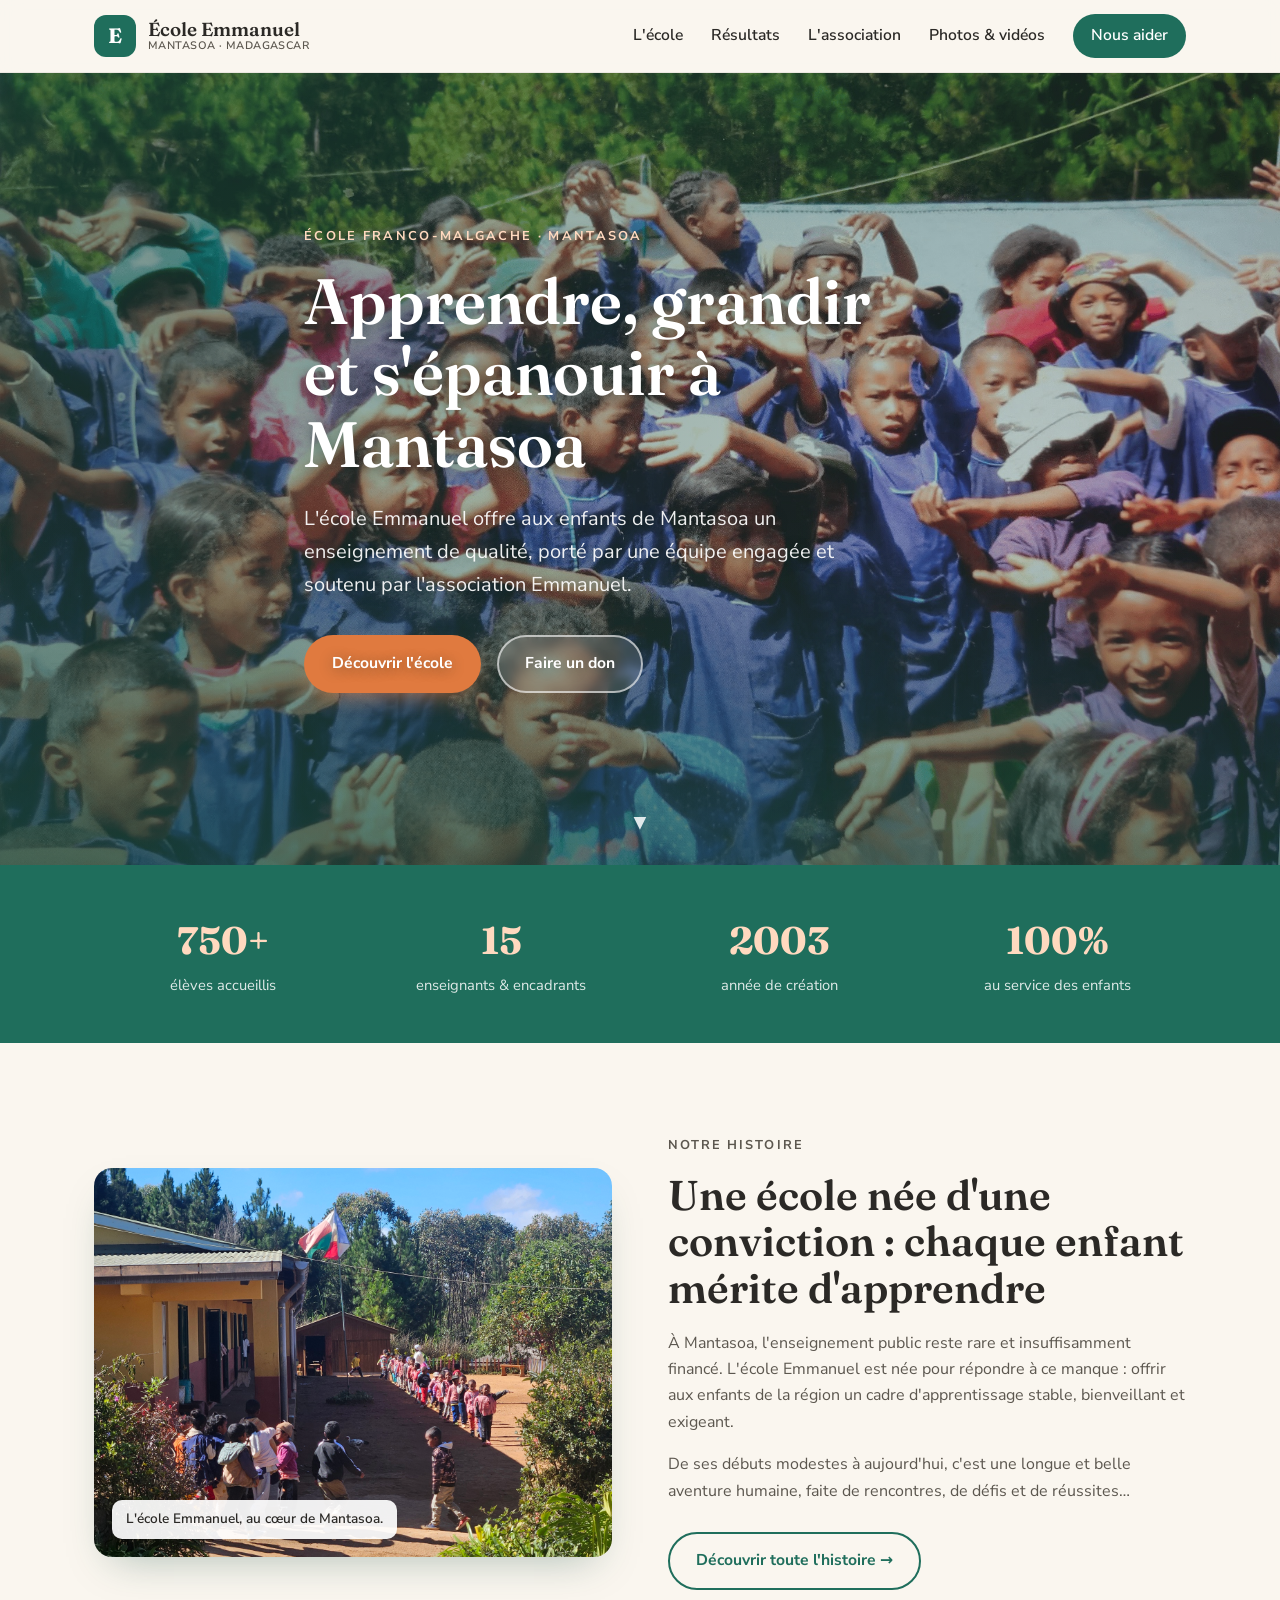
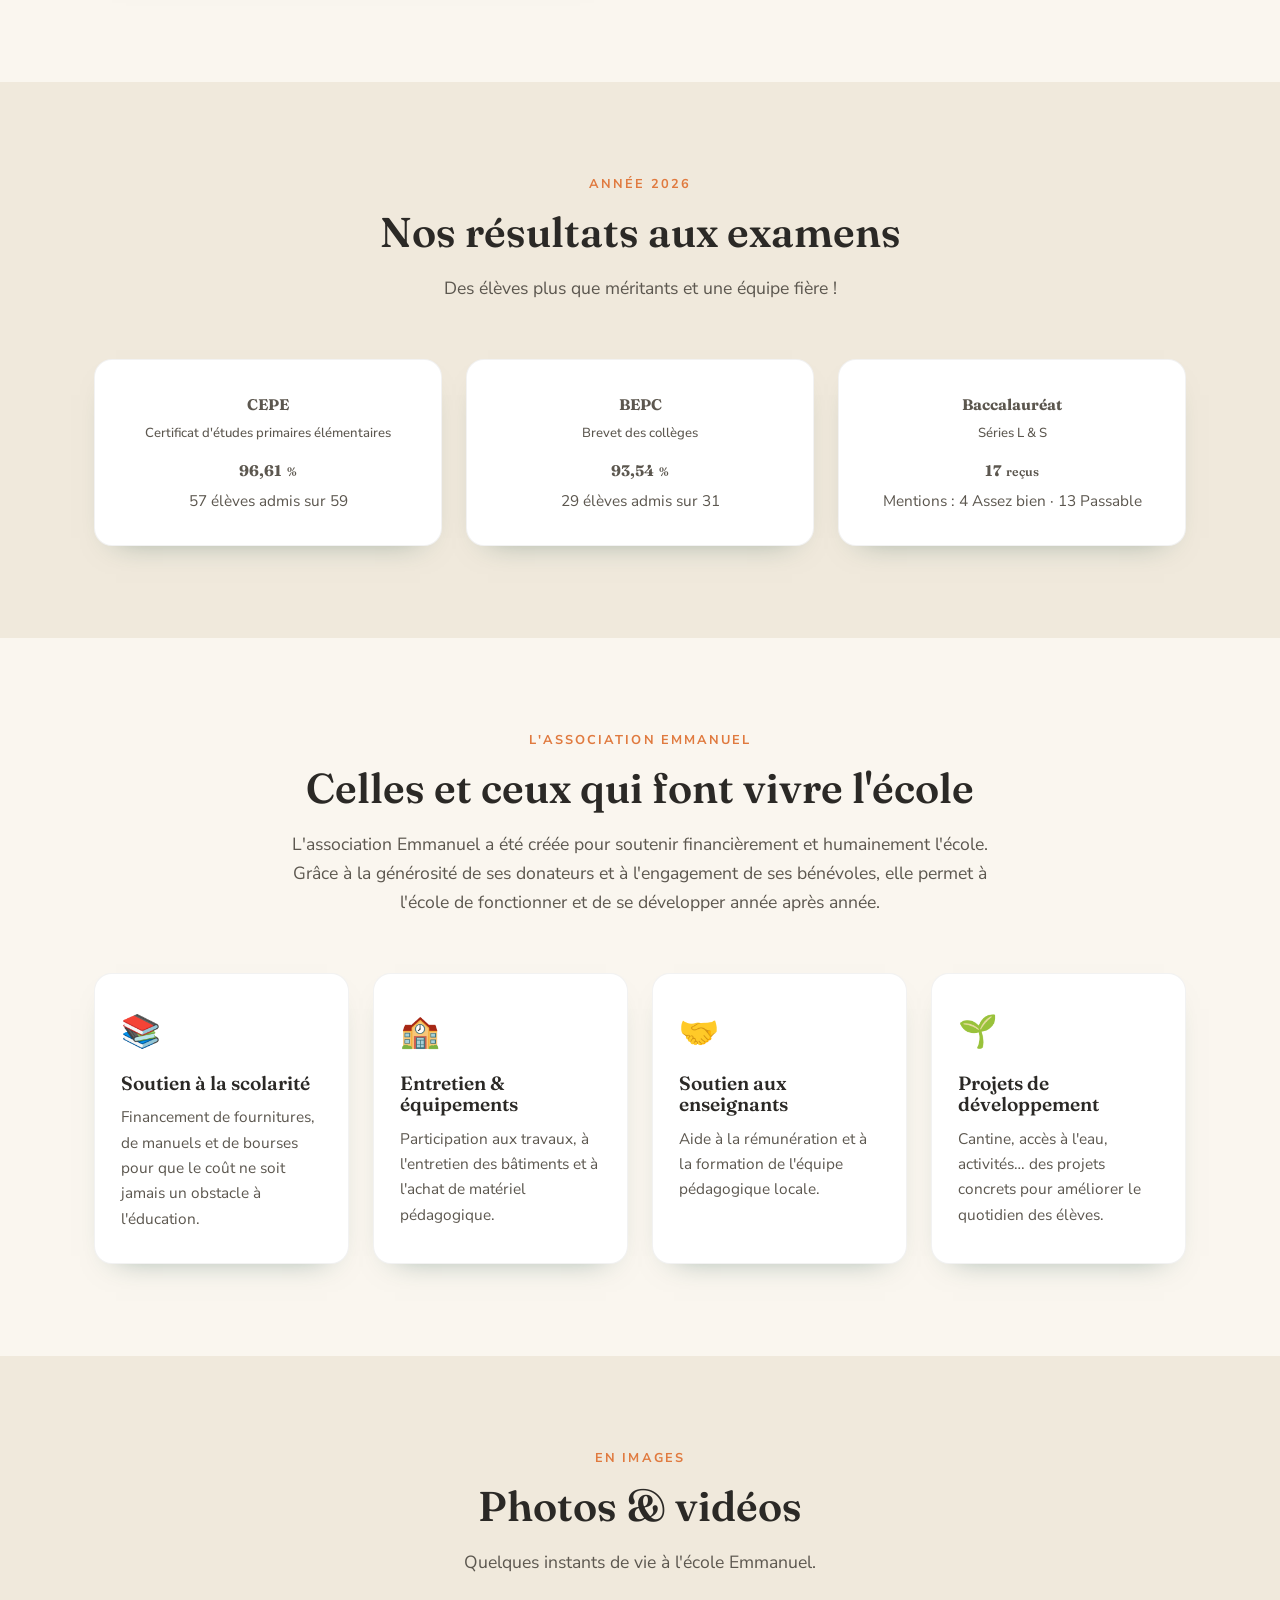
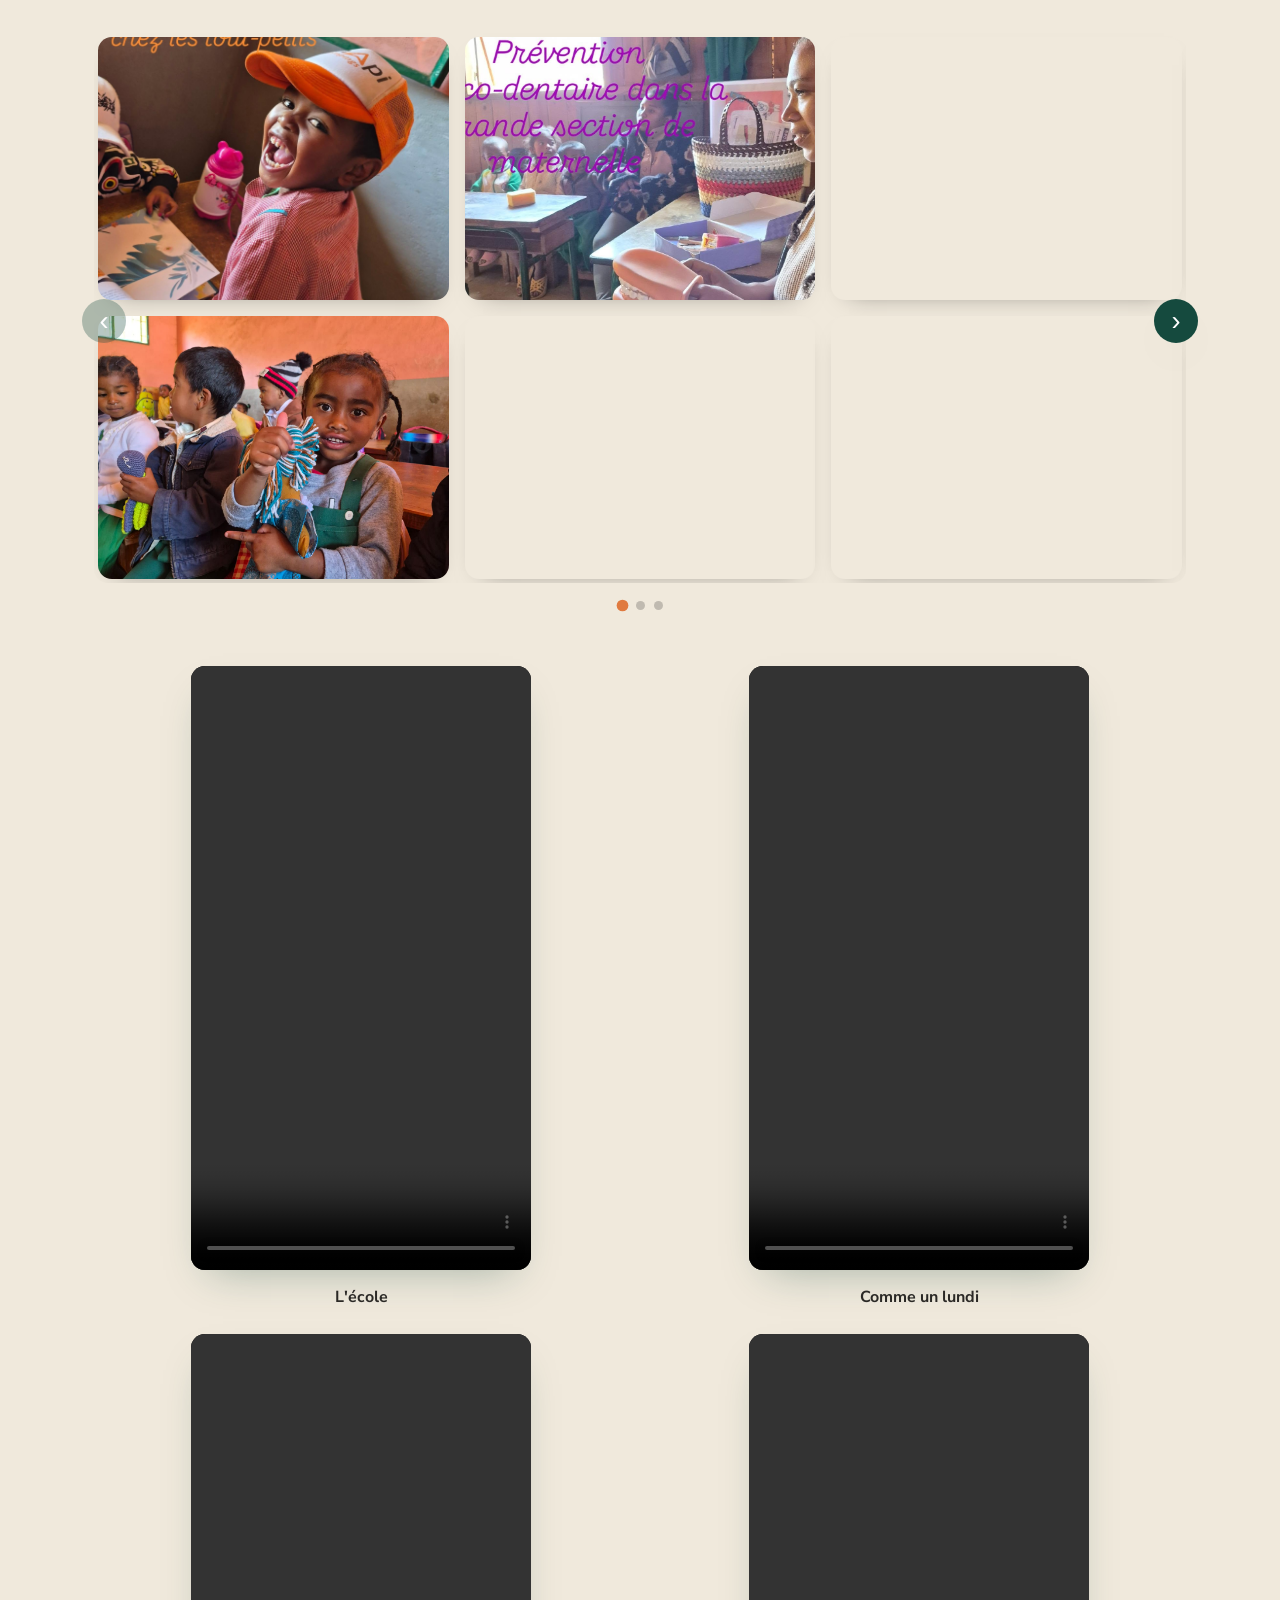
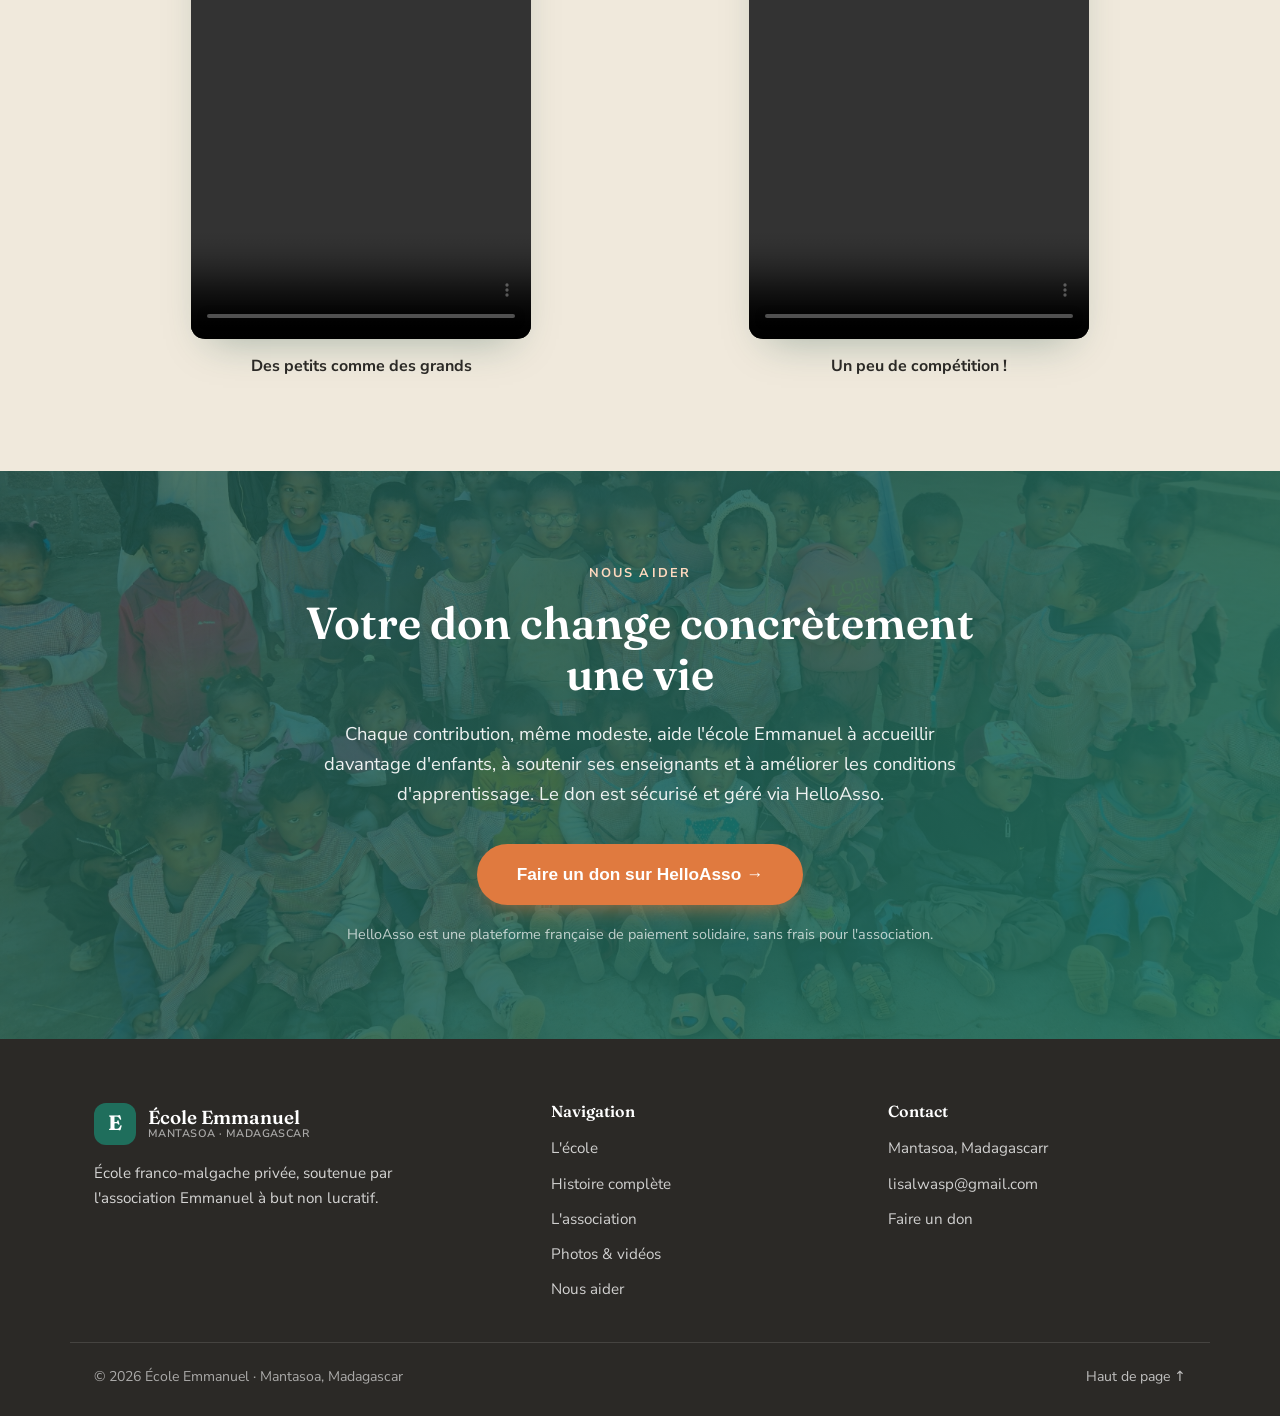
==== commit eb70a8b3: "carousel, resultats 2026, photos emmanuel" ====
--- a/index.html
+++ b/index.html
@@ -6,11 +6,16 @@
   <title>École Emmanuel — Mantasoa, Madagascar</title>
   <meta name="description" content="L'école Emmanuel, école franco-malgache à Mantasoa (Madagascar). Découvrez son histoire, l'association qui la soutient, et comment nous aider." />
 
-  <!-- Réseaux sociaux / aperçu de lien (à compléter avec ta vraie image) -->
+  <!-- Adresse canonique de la page (évite le contenu dupliqué) -->
+  <link rel="canonical" href="https://ecole-emmanuel-mantasoa.org/" />
+
+  <!-- Réseaux sociaux / aperçu de lien -->
   <meta property="og:title" content="École Emmanuel — Mantasoa, Madagascar" />
   <meta property="og:description" content="Une école franco-malgache au cœur de Mantasoa. Histoire, association et soutien." />
   <meta property="og:type" content="website" />
-  <meta property="og:image" content="assets/images/hero.jpg" />
+  <meta property="og:url" content="https://ecole-emmanuel-mantasoa.org/" />
+  <meta property="og:locale" content="fr_FR" />
+  <meta property="og:image" content="https://ecole-emmanuel-mantasoa.org/assets/images/hero.jpg" />
 
   <link rel="icon" type="image/png" href="assets/images/favicon.png" />
 
@@ -20,6 +25,26 @@
   <link href="https://fonts.googleapis.com/css2?family=Fraunces:opsz,wght@9..144,400;9..144,500;9..144,600;9..144,700&family=Nunito+Sans:wght@400;500;600;700&display=swap" rel="stylesheet" />
 
   <link rel="stylesheet" href="css/styles.css" />
+
+  <!-- Données structurées : aide Google à comprendre que c'est une école à Mantasoa.
+       Remplace l'URL, et complète l'adresse/les coordonnées si tu les as (facultatif). -->
+  <script type="application/ld+json">
+  {
+    "@context": "https://schema.org",
+    "@type": "School",
+    "name": "Lycée Privé Emmanuel",
+    "alternateName": "École Emmanuel",
+    "description": "École franco-malgache à Mantasoa (Madagascar) : enseignement de qualité porté par une équipe engagée et soutenu par l'association Emmanuel.",
+    "url": "https://ecole-emmanuel-mantasoa.org/",
+    "image": "https://ecole-emmanuel-mantasoa.org/assets/images/hero.jpg",
+    "logo": "https://ecole-emmanuel-mantasoa.org/assets/images/favicon.png",
+    "address": {
+      "@type": "PostalAddress",
+      "addressLocality": "Mantasoa",
+      "addressCountry": "MG"
+    }
+  }
+  </script>
 </head>
 <body>
 
@@ -37,6 +62,7 @@
 
       <nav class="site-nav">
         <a href="#ecole">L'école</a>
+        <a href="#resultats">Résultats</a>
         <a href="#association">L'association</a>
         <a href="#galerie">Photos &amp; vidéos</a>
         <a href="#aider" class="nav-cta">Nous aider</a>
@@ -103,8 +129,40 @@
       </div>
     </section>
 
+    <!-- ====================== RÉSULTATS ====================== -->
+    <section class="section section-alt" id="resultats">
+      <div class="container">
+        <div class="section-head reveal">
+          <p class="eyebrow">Année 2026</p>
+          <h2>Nos résultats aux examens</h2>
+          <p class="section-intro">
+            Des élèves plus que méritants et une équipe fière !
+          </p>
+        </div>
+
+        <!-- MODIFIABLE : mets à jour les chiffres chaque année. -->
+        <div class="results-grid reveal">
+          <article class="card result-card">
+            <p class="result-exam">CEPE<span>Certificat d'études primaires élémentaires</span></p>
+            <p class="result-rate">96,61<span class="result-unit">%</span></p>
+            <p class="result-detail">57 élèves admis sur 59</p>
+          </article>
+          <article class="card result-card">
+            <p class="result-exam">BEPC<span>Brevet des collèges</span></p>
+            <p class="result-rate">93,54<span class="result-unit">%</span></p>
+            <p class="result-detail">29 élèves admis sur 31</p>
+          </article>
+          <article class="card result-card">
+            <p class="result-exam">Baccalauréat<span>Séries L &amp; S</span></p>
+            <p class="result-rate">17<span class="result-unit">reçus</span></p>
+            <p class="result-detail">Mentions&nbsp;: 4 Assez bien · 13 Passable</p>
+          </article>
+        </div>
+      </div>
+    </section>
+
     <!-- ====================== L'ASSOCIATION ====================== -->
-    <section class="section section-alt" id="association">
+    <section class="section" id="association">
       <div class="container">
         <div class="section-head reveal">
           <p class="eyebrow">L'association Emmanuel</p>
@@ -144,7 +202,7 @@
     </section>
 
     <!-- ====================== PHOTOS & VIDÉOS ====================== -->
-    <section class="section" id="galerie">
+    <section class="section section-alt" id="galerie">
       <div class="container">
         <div class="section-head reveal">
           <p class="eyebrow">En images</p>
@@ -152,48 +210,70 @@
           <p class="section-intro">Quelques instants de vie à l'école Emmanuel.</p>
         </div>
 
-        <!-- GALERIE PHOTOS : remplace les images par les tiennes -->
-        <div class="gallery reveal">
-          <a class="gallery-item" href="assets/images/galerie/photo1.jpg">
-            <img src="assets/images/galerie/photo1.jpg" alt="Vie à l'école" loading="lazy" />
-          </a>
-          <a class="gallery-item" href="assets/images/galerie/photo2.jpg">
-            <img src="assets/images/galerie/photo2.jpg" alt="Élèves en classe" loading="lazy" />
-          </a>
-          <a class="gallery-item" href="assets/images/galerie/photo3.jpg">
-            <img src="assets/images/galerie/photo3.jpg" alt="Cour de récréation" loading="lazy" />
-          </a>
-          <a class="gallery-item" href="assets/images/galerie/photo4.jpg">
-            <img src="assets/images/galerie/photo4.jpg" alt="Activité pédagogique" loading="lazy" />
-          </a>
-          <a class="gallery-item" href="assets/images/galerie/photo5.jpg">
-            <img src="assets/images/galerie/photo5.jpg" alt="Bâtiment de l'école" loading="lazy" />
-          </a>
-          <a class="gallery-item" href="assets/images/galerie/photo6.jpg">
-            <img src="assets/images/galerie/photo6.jpg" alt="une classe" loading="lazy" />
-          </a>
-        </div>
-
-        <!-- GALERIE PHOTOS : remplace les images par les tiennes -->
-        <div class="gallery reveal">
-          <a class="gallery-item" href="assets/images/galerie/photo7.jpg">
-            <img src="assets/images/galerie/photo7.jpg" alt="Vie à l'école" loading="lazy" />
-          </a>
-          <a class="gallery-item" href="assets/images/galerie/photo8.jpg">
-            <img src="assets/images/galerie/photo8.jpg" alt="Élèves en classe" loading="lazy" />
-          </a>
-          <a class="gallery-item" href="assets/images/galerie/photo9.jpg">
-            <img src="assets/images/galerie/photo9.jpg" alt="Cour de récréation" loading="lazy" />
-          </a>
-          <a class="gallery-item" href="assets/images/galerie/photo10.jpg">
-            <img src="assets/images/galerie/photo10.jpg" alt="Activité pédagogique" loading="lazy" />
-          </a>
-          <a class="gallery-item" href="assets/images/galerie/photo11.jpg">
-            <img src="assets/images/galerie/photo11.jpg" alt="Bâtiment de l'école" loading="lazy" />
-          </a>
-          <a class="gallery-item" href="assets/images/galerie/photo12.jpg">
-            <img src="assets/images/galerie/photo12.jpg" alt="une classe" loading="lazy" />
-          </a>
+        <!-- ============================ GALERIE PHOTOS (carrousel) ============================
+             POUR AJOUTER UNE PHOTO : copie un bloc <a class="gallery-item">…</a> ci-dessous,
+             change le numéro du fichier (ex. photo13.jpg) et dépose l'image dans
+             assets/images/galerie/. Pas de limite : le carrousel se réorganise tout seul
+             en pages de 6 photos, avec les flèches ‹ › et les points pour faire défiler.
+             (Astuce SEO/accessibilité : décris chaque photo dans le texte alt="…".) -->
+        <div class="gallery-carousel reveal" id="galleryCarousel">
+          <button class="carousel-btn carousel-prev" type="button" aria-label="Photos précédentes">‹</button>
+
+          <div class="gallery-viewport">
+            <div class="gallery-track">
+              <a class="gallery-item" href="assets/images/galerie/photo13.jpg">
+                <img src="assets/images/galerie/photo13.jpg" alt="une classe" loading="lazy" decoding="async" />
+              </a>
+              <a class="gallery-item" href="assets/images/galerie/photo14.jpg">
+                <img src="assets/images/galerie/photo14.jpg" alt="une classe" loading="lazy" decoding="async" />
+              </a>
+              <a class="gallery-item" href="assets/images/galerie/photo15.jpg">
+                <img src="assets/images/galerie/photo15.jpg" alt="une classe" loading="lazy" decoding="async" />
+              </a>
+              <a class="gallery-item" href="assets/images/galerie/photo16.jpeg">
+                <img src="assets/images/galerie/photo16.jpeg" alt="une classe" loading="lazy" decoding="async" />
+              </a>
+              <a class="gallery-item" href="assets/images/galerie/photo1.jpg">
+                <img src="assets/images/galerie/photo1.jpg" alt="Vie à l'école" loading="lazy" decoding="async" />
+              </a>
+              <a class="gallery-item" href="assets/images/galerie/photo2.jpg">
+                <img src="assets/images/galerie/photo2.jpg" alt="Élèves en classe" loading="lazy" decoding="async" />
+              </a>
+              <a class="gallery-item" href="assets/images/galerie/photo3.jpg">
+                <img src="assets/images/galerie/photo3.jpg" alt="Cour de récréation" loading="lazy" decoding="async" />
+              </a>
+              <a class="gallery-item" href="assets/images/galerie/photo4.jpg">
+                <img src="assets/images/galerie/photo4.jpg" alt="Activité pédagogique" loading="lazy" decoding="async" />
+              </a>
+              <a class="gallery-item" href="assets/images/galerie/photo5.jpg">
+                <img src="assets/images/galerie/photo5.jpg" alt="Bâtiment de l'école" loading="lazy" decoding="async" />
+              </a>
+              <a class="gallery-item" href="assets/images/galerie/photo6.jpg">
+                <img src="assets/images/galerie/photo6.jpg" alt="une classe" loading="lazy" decoding="async" />
+              </a>
+              <a class="gallery-item" href="assets/images/galerie/photo7.jpg">
+                <img src="assets/images/galerie/photo7.jpg" alt="Vie à l'école" loading="lazy" decoding="async" />
+              </a>
+              <a class="gallery-item" href="assets/images/galerie/photo8.jpg">
+                <img src="assets/images/galerie/photo8.jpg" alt="Élèves en classe" loading="lazy" decoding="async" />
+              </a>
+              <a class="gallery-item" href="assets/images/galerie/photo9.jpg">
+                <img src="assets/images/galerie/photo9.jpg" alt="Cour de récréation" loading="lazy" decoding="async" />
+              </a>
+              <a class="gallery-item" href="assets/images/galerie/photo10.jpg">
+                <img src="assets/images/galerie/photo10.jpg" alt="Activité pédagogique" loading="lazy" decoding="async" />
+              </a>
+              <a class="gallery-item" href="assets/images/galerie/photo11.jpg">
+                <img src="assets/images/galerie/photo11.jpg" alt="Bâtiment de l'école" loading="lazy" decoding="async" />
+              </a>
+              <a class="gallery-item" href="assets/images/galerie/photo12.jpg">
+                <img src="assets/images/galerie/photo12.jpg" alt="une classe" loading="lazy" decoding="async" />
+              </a>
+            </div>
+          </div>
+
+          <button class="carousel-btn carousel-next" type="button" aria-label="Photos suivantes">›</button>
+          <div class="carousel-dots" aria-hidden="true"></div>
         </div>
 
         <!-- VIDÉOS hébergées sur le site (lecteur intégré).
--- a/css/styles.css
+++ b/css/styles.css
@@ -159,11 +159,53 @@
 .card h3 { font-size: 1.2rem; margin-bottom: 10px; }
 .card p { color: var(--ink-soft); font-size: .96rem; }
 
+/* ---------- Résultats aux examens ---------- */
+.results-grid { display: grid; grid-template-columns: repeat(3, 1fr); gap: 24px; }
+.result-card { text-align: center; }
+.result-exam { font-family: var(--serif); font-weight: 700; font-size: 1.3rem; color: var(--ink); margin-bottom: 4px; }
+.result-exam span { display: block; font-family: var(--sans); font-weight: 500; font-size: .82rem; color: var(--ink-soft); margin-top: 6px; }
+.result-rate { font-family: var(--serif); font-weight: 700; font-size: clamp(2.6rem, 5vw, 3.4rem); color: var(--green); line-height: 1; margin: 18px 0 10px; }
+.result-unit { font-size: .8em; color: var(--ink-soft); font-weight: 600; margin-left: 5px; }
+.result-detail { color: var(--ink-soft); font-size: .95rem; }
+
 /* ---------- Galerie ---------- */
 .gallery { display: grid; grid-template-columns: repeat(3, 1fr); gap: 16px; margin-bottom: 56px; }
 .gallery-item { overflow: hidden; border-radius: 14px; aspect-ratio: 4/3; background: var(--sand); box-shadow: 0 10px 24px -18px rgba(0,0,0,.5); }
 .gallery-item img { width: 100%; height: 100%; object-fit: cover; transition: transform .4s ease; }
 .gallery-item:hover img { transform: scale(1.07); }
+
+/* ---------- Galerie : carrousel (pages de 6 photos) ---------- */
+.gallery-carousel { position: relative; margin-bottom: 56px; }
+.gallery-viewport {
+  overflow-x: auto; overflow-y: hidden;
+  scroll-snap-type: x mandatory; scroll-behavior: smooth;
+  -webkit-overflow-scrolling: touch; scrollbar-width: none; border-radius: 14px;
+}
+.gallery-viewport::-webkit-scrollbar { display: none; }
+.gallery-track { display: flex; }
+.gallery-slide {
+  flex: 0 0 100%; min-width: 100%; scroll-snap-align: start;
+  display: grid; grid-template-columns: repeat(3, 1fr); gap: 16px; padding: 4px;
+}
+/* Flèches de navigation */
+.carousel-btn {
+  position: absolute; top: 50%; transform: translateY(-50%); z-index: 5;
+  width: 44px; height: 44px; border-radius: 50%; border: 0; cursor: pointer;
+  background: var(--green-dark); color: #fff; box-shadow: var(--shadow);
+  font-size: 1.7rem; line-height: 1; display: flex; align-items: center; justify-content: center;
+  transition: background .2s ease, opacity .2s ease;
+}
+.carousel-btn:hover { background: #0f3a30; }
+.carousel-prev { left: -12px; }
+.carousel-next { right: -12px; }
+.carousel-btn[disabled] { opacity: .3; cursor: default; }
+/* Points indicateurs de page */
+.carousel-dots { display: flex; justify-content: center; gap: 9px; margin-top: 18px; }
+.carousel-dots button {
+  width: 9px; height: 9px; border-radius: 50%; border: 0; padding: 0; cursor: pointer;
+  background: rgba(0,0,0,.2); transition: background .2s ease, transform .2s ease;
+}
+.carousel-dots button.active { background: var(--terracotta); transform: scale(1.3); }
 
 /* ---------- Vidéos ---------- */
 .videos { display: grid; grid-template-columns: repeat(2, 1fr); gap: 24px; }
@@ -241,6 +283,11 @@
   .nav-toggle.open span:nth-child(2) { opacity: 0; }
   .nav-toggle.open span:nth-child(3) { transform: translateY(-7px) rotate(-45deg); }
   .gallery { grid-template-columns: repeat(2, 1fr); }
+  .results-grid { grid-template-columns: 1fr; }
+  .gallery-slide { grid-template-columns: repeat(2, 1fr); }
+  .carousel-btn { width: 38px; height: 38px; font-size: 1.4rem; }
+  .carousel-prev { left: 2px; }
+  .carousel-next { right: 2px; }
   .videos { grid-template-columns: 1fr; }
   .footer-grid { grid-template-columns: 1fr; }
   .section { padding: 64px 0; }
